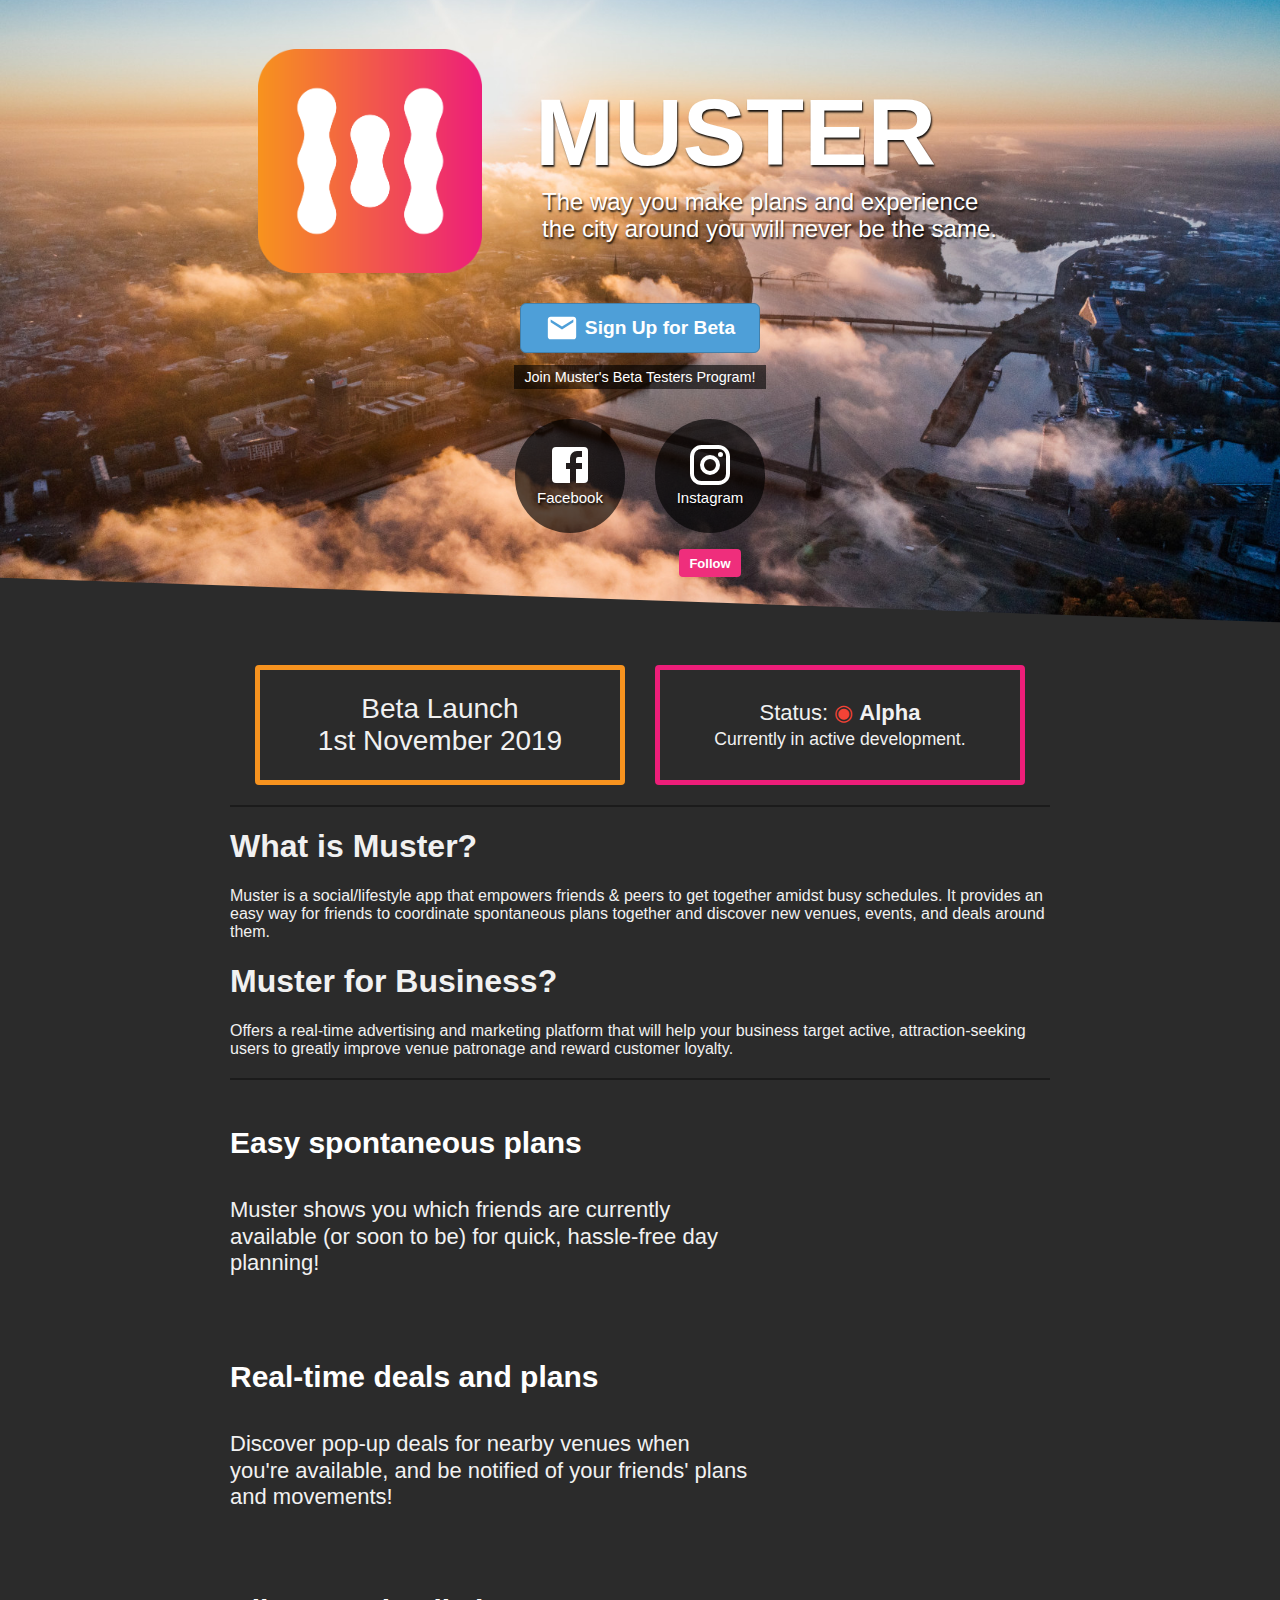
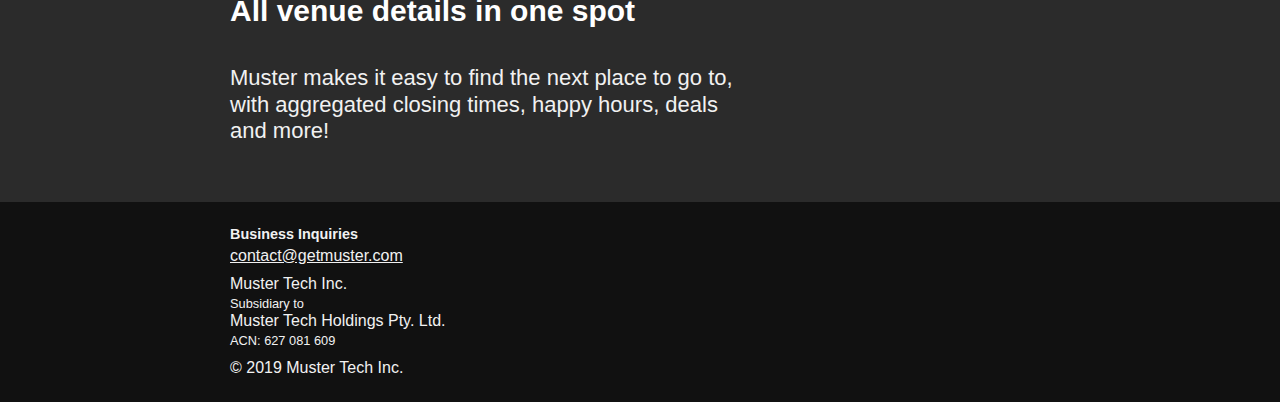
==== index.html @ a4f1a927 "Updates" ====
<!doctype html><html lang="en"><head><meta charset="utf-8"/><meta name="viewport" content="width=device-width,initial-scale=1,maximum-scale=1"><meta name="description" content="Social/lifestyle app that empowers friends & peers to get together amidst busy schedules."/><link rel="shortcut icon" href="/favicon.ico"/><link rel="apple-touch-icon" sizes="57x57" href="/apple-icon-57x57.png"><link rel="apple-touch-icon" sizes="60x60" href="/apple-icon-60x60.png"><link rel="apple-touch-icon" sizes="72x72" href="/apple-icon-72x72.png"><link rel="apple-touch-icon" sizes="76x76" href="/apple-icon-76x76.png"><link rel="apple-touch-icon" sizes="114x114" href="/apple-icon-114x114.png"><link rel="apple-touch-icon" sizes="120x120" href="/apple-icon-120x120.png"><link rel="apple-touch-icon" sizes="144x144" href="/apple-icon-144x144.png"><link rel="apple-touch-icon" sizes="152x152" href="/apple-icon-152x152.png"><link rel="apple-touch-icon" sizes="180x180" href="/apple-icon-180x180.png"><link rel="icon" type="image/png" sizes="192x192" href="/android-icon-192x192.png"><link rel="icon" type="image/png" sizes="32x32" href="/favicon-32x32.png"><link rel="icon" type="image/png" sizes="96x96" href="/favicon-96x96.png"><link rel="icon" type="image/png" sizes="16x16" href="/favicon-16x16.png"><meta name="theme-color" content="#000000"/><meta name="msapplication-TileColor" content="#000000"><meta name="msapplication-TileImage" content="/ms-icon-144x144.png"><link rel="manifest" href="/manifest.json"/><title>Muster</title><link href="/static/css/main.c0689cdd.chunk.css" rel="stylesheet"></head><body><noscript>You need to enable JavaScript to run this app.</noscript><div id="root"></div><script></script><script async src="https://www.googletagmanager.com/gtag/js?id=UA-149163379-1"></script><script>function gtag(){dataLayer.push(arguments)}window.dataLayer=window.dataLayer||[],gtag("js",new Date),gtag("config","UA-149163379-1")</script><script>!function(e,t,n,c,o,a,f){e.fbq||(o=e.fbq=function(){o.callMethod?o.callMethod.apply(o,arguments):o.queue.push(arguments)},e._fbq||(e._fbq=o),(o.push=o).loaded=!0,o.version="2.0",o.queue=[],(a=t.createElement(n)).async=!0,a.src="https://connect.facebook.net/en_US/fbevents.js",(f=t.getElementsByTagName(n)[0]).parentNode.insertBefore(a,f))}(window,document,"script"),fbq("init","2473951712838371"),fbq("track","PageView")</script><noscript><img height="1" width="1" style="display:none" src="https://www.facebook.com/tr?id=2473951712838371&ev=PageView&noscript=1"/></noscript><script>!function(f){function e(e){for(var r,t,n=e[0],o=e[1],u=e[2],i=0,l=[];i<n.length;i++)t=n[i],Object.prototype.hasOwnProperty.call(p,t)&&p[t]&&l.push(p[t][0]),p[t]=0;for(r in o)Object.prototype.hasOwnProperty.call(o,r)&&(f[r]=o[r]);for(s&&s(e);l.length;)l.shift()();return c.push.apply(c,u||[]),a()}function a(){for(var e,r=0;r<c.length;r++){for(var t=c[r],n=!0,o=1;o<t.length;o++){var u=t[o];0!==p[u]&&(n=!1)}n&&(c.splice(r--,1),e=i(i.s=t[0]))}return e}var t={},p={1:0},c=[];function i(e){if(t[e])return t[e].exports;var r=t[e]={i:e,l:!1,exports:{}};return f[e].call(r.exports,r,r.exports,i),r.l=!0,r.exports}i.m=f,i.c=t,i.d=function(e,r,t){i.o(e,r)||Object.defineProperty(e,r,{enumerable:!0,get:t})},i.r=function(e){"undefined"!=typeof Symbol&&Symbol.toStringTag&&Object.defineProperty(e,Symbol.toStringTag,{value:"Module"}),Object.defineProperty(e,"__esModule",{value:!0})},i.t=function(r,e){if(1&e&&(r=i(r)),8&e)return r;if(4&e&&"object"==typeof r&&r&&r.__esModule)return r;var t=Object.create(null);if(i.r(t),Object.defineProperty(t,"default",{enumerable:!0,value:r}),2&e&&"string"!=typeof r)for(var n in r)i.d(t,n,function(e){return r[e]}.bind(null,n));return t},i.n=function(e){var r=e&&e.__esModule?function(){return e.default}:function(){return e};return i.d(r,"a",r),r},i.o=function(e,r){return Object.prototype.hasOwnProperty.call(e,r)},i.p="/";var r=window["webpackJsonpmuster-website"]=window["webpackJsonpmuster-website"]||[],n=r.push.bind(r);r.push=e,r=r.slice();for(var o=0;o<r.length;o++)e(r[o]);var s=n;a()}([])</script><script src="/static/js/2.a28f6c94.chunk.js"></script><script src="/static/js/main.4206de8b.chunk.js"></script></body></html>
---- static/css/main.c0689cdd.chunk.css ----
/*! normalize.css v9.0.1 | MIT License | github.com/csstools/normalize.css */html{line-height:1.15;-ms-text-size-adjust:100%;-webkit-text-size-adjust:100%}h1{font-size:2em;margin:.67em 0}hr{box-sizing:content-box;height:0;overflow:visible}main{display:block}pre{font-family:monospace,monospace;font-size:1em}abbr[title]{text-decoration:underline;text-decoration:underline dotted}b,strong{font-weight:bolder}code,kbd,samp{font-family:monospace,monospace;font-size:1em}small{font-size:80%}svg:not(:root){overflow:hidden}button,input,select{margin:0}button{overflow:visible;text-transform:none}[type=button],[type=reset],[type=submit],button{-webkit-appearance:button}fieldset{padding:.35em .75em .625em}input{overflow:visible}legend{box-sizing:border-box;color:inherit;display:table;max-width:100%;white-space:normal}progress{display:inline-block;vertical-align:baseline}select{text-transform:none}textarea{margin:0;overflow:auto}[type=search]{-webkit-appearance:textfield;outline-offset:-2px}::-webkit-inner-spin-button,::-webkit-outer-spin-button{height:auto}::-webkit-input-placeholder{color:inherit;opacity:.54}::-webkit-search-decoration{-webkit-appearance:none}::-webkit-file-upload-button{-webkit-appearance:button;font:inherit}::-moz-focus-inner{border-style:none;padding:0}:-moz-focusring{outline:1px dotted ButtonText}details,dialog{display:block}dialog{background-color:#fff;border:solid;color:#000;height:-moz-fit-content;height:-webkit-fit-content;height:fit-content;left:0;margin:auto;padding:1em;position:absolute;right:0;width:-moz-fit-content;width:-webkit-fit-content;width:fit-content}dialog:not([open]){display:none}summary{display:list-item}template{display:none}body{margin:0;font-family:-apple-system,BlinkMacSystemFont,Segoe UI,Roboto,Oxygen,Ubuntu,Cantarell,Fira Sans,Droid Sans,Helvetica Neue,sans-serif;-webkit-font-smoothing:antialiased;-moz-osx-font-smoothing:grayscale;color:#f1f1f1;background:#2b2b2b}code{font-family:source-code-pro,Menlo,Monaco,Consolas,Courier New,monospace}a{color:#f1f1f1}.ReactModal__Overlay{background-color:rgba(0,0,0,.75)!important}.ReactModal__Content{box-sizing:border-box!important;top:50%!important;left:50%!important;right:auto!important;bottom:auto!important;width:90%!important;max-width:500px!important;max-height:70vh!important;-webkit-transform:translate(-50%,-50%)!important;transform:translate(-50%,-50%)!important;padding:10px!important;border:none!important;background:#fff!important}@media screen and (max-width:899px){.ReactModal__Content{top:0!important;bottom:0!important;left:0!important;right:0!important;width:100%!important;max-width:none!important;max-height:none!important;-webkit-transform:none!important;transform:none!important}}
/*# sourceMappingURL=main.c0689cdd.chunk.css.map */
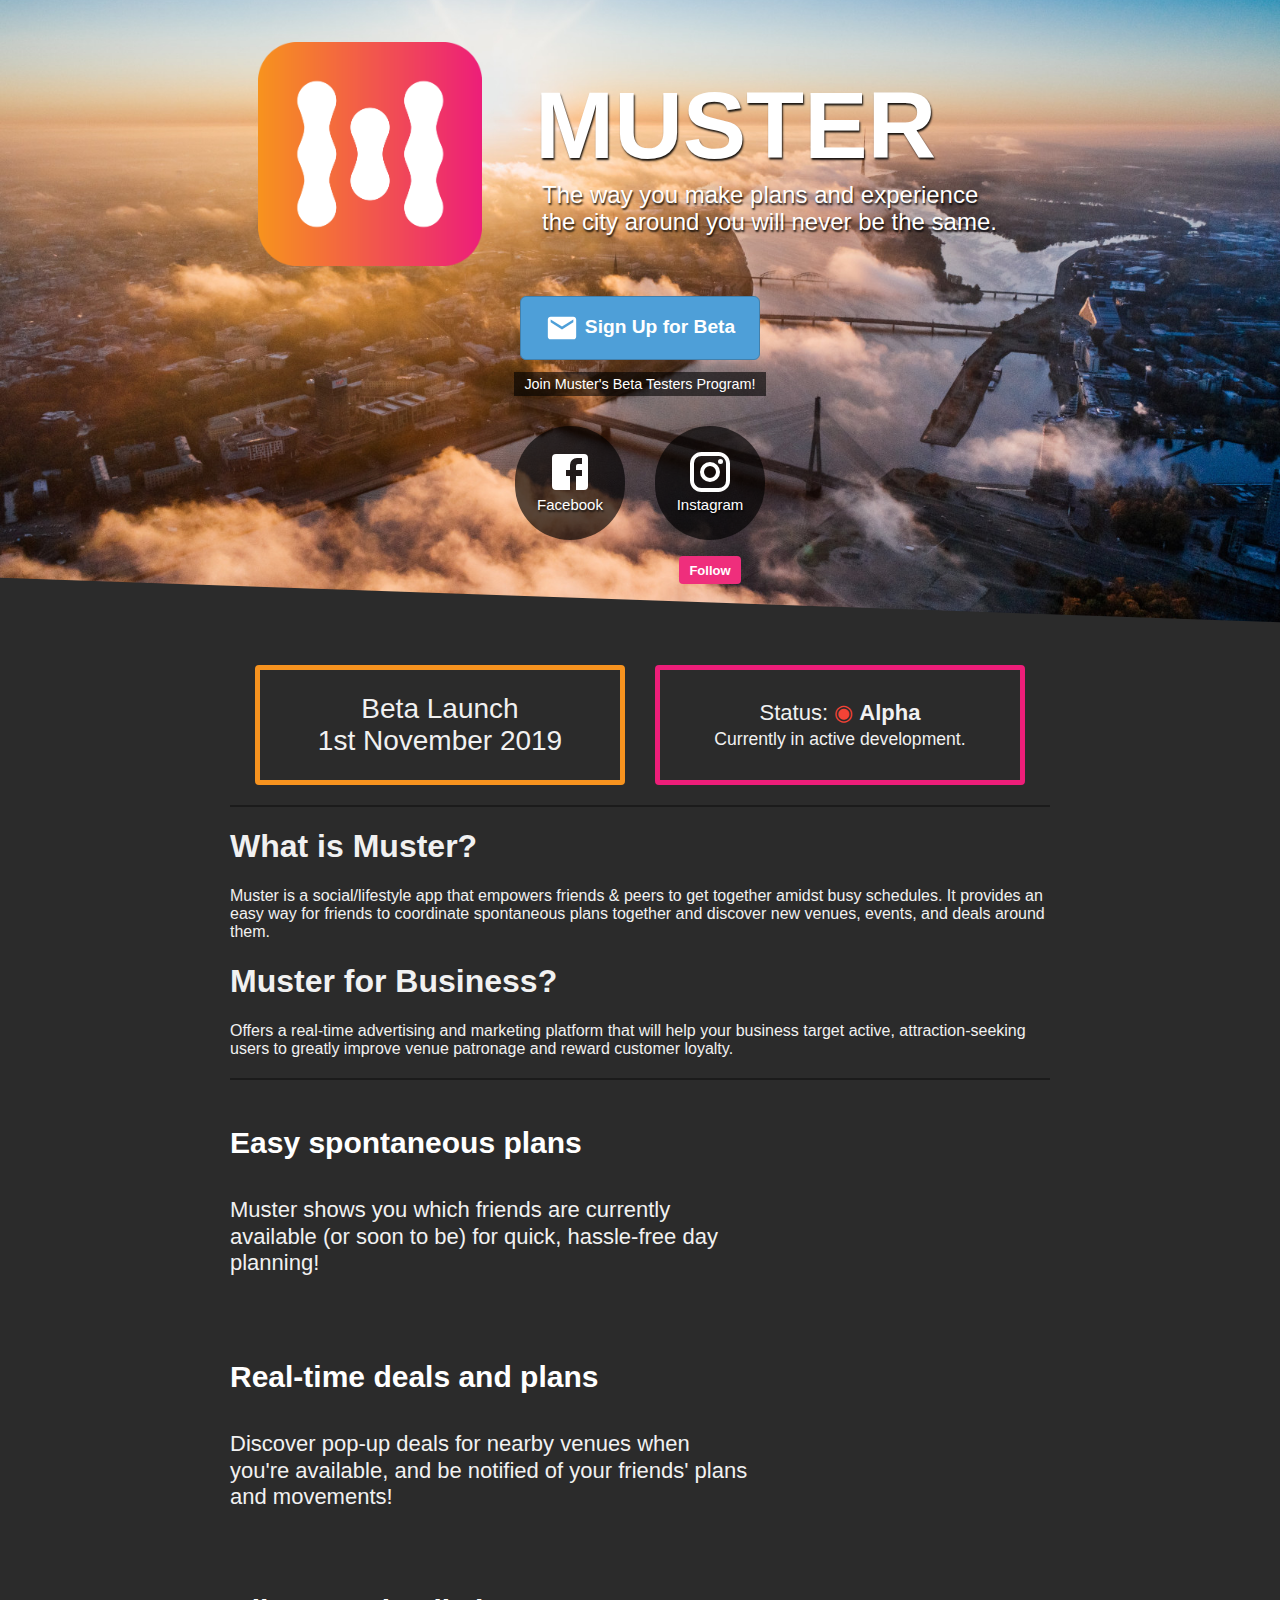
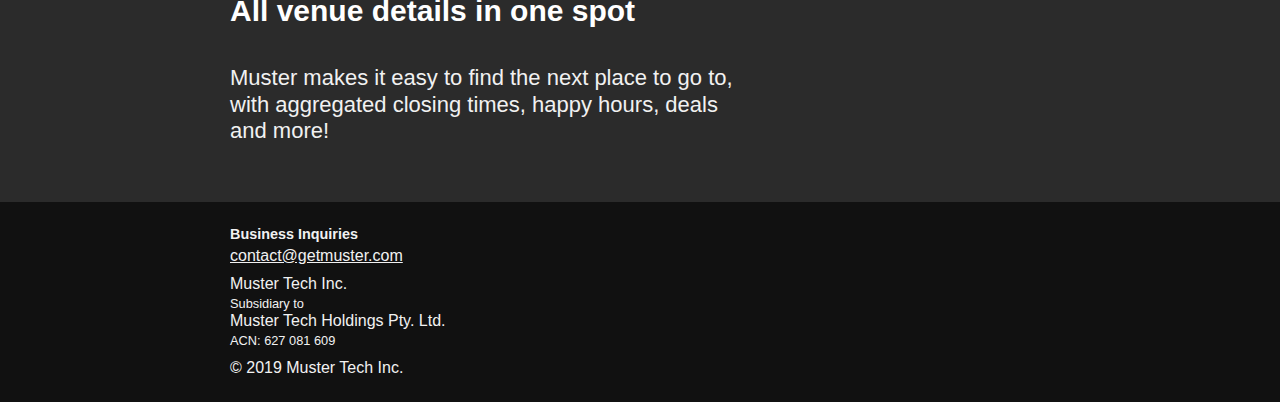
==== commit 82d2dd39: "Updates" ====
--- a/index.html
+++ b/index.html
@@ -1 +1 @@
-<!doctype html><html lang="en"><head><meta charset="utf-8"/><meta name="viewport" content="width=device-width,initial-scale=1,maximum-scale=1"><meta name="description" content="Social/lifestyle app that empowers friends & peers to get together amidst busy schedules."/><link rel="shortcut icon" href="/favicon.ico"/><link rel="apple-touch-icon" sizes="57x57" href="/apple-icon-57x57.png"><link rel="apple-touch-icon" sizes="60x60" href="/apple-icon-60x60.png"><link rel="apple-touch-icon" sizes="72x72" href="/apple-icon-72x72.png"><link rel="apple-touch-icon" sizes="76x76" href="/apple-icon-76x76.png"><link rel="apple-touch-icon" sizes="114x114" href="/apple-icon-114x114.png"><link rel="apple-touch-icon" sizes="120x120" href="/apple-icon-120x120.png"><link rel="apple-touch-icon" sizes="144x144" href="/apple-icon-144x144.png"><link rel="apple-touch-icon" sizes="152x152" href="/apple-icon-152x152.png"><link rel="apple-touch-icon" sizes="180x180" href="/apple-icon-180x180.png"><link rel="icon" type="image/png" sizes="192x192" href="/android-icon-192x192.png"><link rel="icon" type="image/png" sizes="32x32" href="/favicon-32x32.png"><link rel="icon" type="image/png" sizes="96x96" href="/favicon-96x96.png"><link rel="icon" type="image/png" sizes="16x16" href="/favicon-16x16.png"><meta name="theme-color" content="#000000"/><meta name="msapplication-TileColor" content="#000000"><meta name="msapplication-TileImage" content="/ms-icon-144x144.png"><link rel="manifest" href="/manifest.json"/><title>Muster</title><link href="/static/css/main.c0689cdd.chunk.css" rel="stylesheet"></head><body><noscript>You need to enable JavaScript to run this app.</noscript><div id="root"></div><script></script><script async src="https://www.googletagmanager.com/gtag/js?id=UA-149163379-1"></script><script>function gtag(){dataLayer.push(arguments)}window.dataLayer=window.dataLayer||[],gtag("js",new Date),gtag("config","UA-149163379-1")</script><script>!function(e,t,n,c,o,a,f){e.fbq||(o=e.fbq=function(){o.callMethod?o.callMethod.apply(o,arguments):o.queue.push(arguments)},e._fbq||(e._fbq=o),(o.push=o).loaded=!0,o.version="2.0",o.queue=[],(a=t.createElement(n)).async=!0,a.src="https://connect.facebook.net/en_US/fbevents.js",(f=t.getElementsByTagName(n)[0]).parentNode.insertBefore(a,f))}(window,document,"script"),fbq("init","2473951712838371"),fbq("track","PageView")</script><noscript><img height="1" width="1" style="display:none" src="https://www.facebook.com/tr?id=2473951712838371&ev=PageView&noscript=1"/></noscript><script>!function(f){function e(e){for(var r,t,n=e[0],o=e[1],u=e[2],i=0,l=[];i<n.length;i++)t=n[i],Object.prototype.hasOwnProperty.call(p,t)&&p[t]&&l.push(p[t][0]),p[t]=0;for(r in o)Object.prototype.hasOwnProperty.call(o,r)&&(f[r]=o[r]);for(s&&s(e);l.length;)l.shift()();return c.push.apply(c,u||[]),a()}function a(){for(var e,r=0;r<c.length;r++){for(var t=c[r],n=!0,o=1;o<t.length;o++){var u=t[o];0!==p[u]&&(n=!1)}n&&(c.splice(r--,1),e=i(i.s=t[0]))}return e}var t={},p={1:0},c=[];function i(e){if(t[e])return t[e].exports;var r=t[e]={i:e,l:!1,exports:{}};return f[e].call(r.exports,r,r.exports,i),r.l=!0,r.exports}i.m=f,i.c=t,i.d=function(e,r,t){i.o(e,r)||Object.defineProperty(e,r,{enumerable:!0,get:t})},i.r=function(e){"undefined"!=typeof Symbol&&Symbol.toStringTag&&Object.defineProperty(e,Symbol.toStringTag,{value:"Module"}),Object.defineProperty(e,"__esModule",{value:!0})},i.t=function(r,e){if(1&e&&(r=i(r)),8&e)return r;if(4&e&&"object"==typeof r&&r&&r.__esModule)return r;var t=Object.create(null);if(i.r(t),Object.defineProperty(t,"default",{enumerable:!0,value:r}),2&e&&"string"!=typeof r)for(var n in r)i.d(t,n,function(e){return r[e]}.bind(null,n));return t},i.n=function(e){var r=e&&e.__esModule?function(){return e.default}:function(){return e};return i.d(r,"a",r),r},i.o=function(e,r){return Object.prototype.hasOwnProperty.call(e,r)},i.p="/";var r=window["webpackJsonpmuster-website"]=window["webpackJsonpmuster-website"]||[],n=r.push.bind(r);r.push=e,r=r.slice();for(var o=0;o<r.length;o++)e(r[o]);var s=n;a()}([])</script><script src="/static/js/2.a28f6c94.chunk.js"></script><script src="/static/js/main.4206de8b.chunk.js"></script></body></html>+<!doctype html><html lang="en"><head><meta charset="utf-8"/><meta name="viewport" content="width=device-width,initial-scale=1,maximum-scale=1"><meta name="description" content="Social/lifestyle app that empowers friends & peers to get together amidst busy schedules."/><link rel="shortcut icon" href="/favicon.ico"/><link rel="apple-touch-icon" sizes="57x57" href="/apple-icon-57x57.png"><link rel="apple-touch-icon" sizes="60x60" href="/apple-icon-60x60.png"><link rel="apple-touch-icon" sizes="72x72" href="/apple-icon-72x72.png"><link rel="apple-touch-icon" sizes="76x76" href="/apple-icon-76x76.png"><link rel="apple-touch-icon" sizes="114x114" href="/apple-icon-114x114.png"><link rel="apple-touch-icon" sizes="120x120" href="/apple-icon-120x120.png"><link rel="apple-touch-icon" sizes="144x144" href="/apple-icon-144x144.png"><link rel="apple-touch-icon" sizes="152x152" href="/apple-icon-152x152.png"><link rel="apple-touch-icon" sizes="180x180" href="/apple-icon-180x180.png"><link rel="icon" type="image/png" sizes="192x192" href="/android-icon-192x192.png"><link rel="icon" type="image/png" sizes="32x32" href="/favicon-32x32.png"><link rel="icon" type="image/png" sizes="96x96" href="/favicon-96x96.png"><link rel="icon" type="image/png" sizes="16x16" href="/favicon-16x16.png"><meta name="theme-color" content="#000000"/><meta name="msapplication-TileColor" content="#000000"><meta name="msapplication-TileImage" content="/ms-icon-144x144.png"><link rel="manifest" href="/manifest.json"/><title>Muster</title><link href="/static/css/main.c0689cdd.chunk.css" rel="stylesheet"></head><body><noscript>You need to enable JavaScript to run this app.</noscript><div id="root"></div><script></script><script async src="https://www.googletagmanager.com/gtag/js?id=UA-149163379-1"></script><script>function gtag(){dataLayer.push(arguments)}window.dataLayer=window.dataLayer||[],gtag("js",new Date),gtag("config","UA-149163379-1")</script><script>!function(e,t,n,c,o,a,f){e.fbq||(o=e.fbq=function(){o.callMethod?o.callMethod.apply(o,arguments):o.queue.push(arguments)},e._fbq||(e._fbq=o),(o.push=o).loaded=!0,o.version="2.0",o.queue=[],(a=t.createElement(n)).async=!0,a.src="https://connect.facebook.net/en_US/fbevents.js",(f=t.getElementsByTagName(n)[0]).parentNode.insertBefore(a,f))}(window,document,"script"),fbq("init","2473951712838371"),fbq("track","PageView")</script><noscript><img height="1" width="1" style="display:none" src="https://www.facebook.com/tr?id=2473951712838371&ev=PageView&noscript=1"/></noscript><script>!function(f){function e(e){for(var r,t,n=e[0],o=e[1],u=e[2],i=0,l=[];i<n.length;i++)t=n[i],Object.prototype.hasOwnProperty.call(p,t)&&p[t]&&l.push(p[t][0]),p[t]=0;for(r in o)Object.prototype.hasOwnProperty.call(o,r)&&(f[r]=o[r]);for(s&&s(e);l.length;)l.shift()();return c.push.apply(c,u||[]),a()}function a(){for(var e,r=0;r<c.length;r++){for(var t=c[r],n=!0,o=1;o<t.length;o++){var u=t[o];0!==p[u]&&(n=!1)}n&&(c.splice(r--,1),e=i(i.s=t[0]))}return e}var t={},p={1:0},c=[];function i(e){if(t[e])return t[e].exports;var r=t[e]={i:e,l:!1,exports:{}};return f[e].call(r.exports,r,r.exports,i),r.l=!0,r.exports}i.m=f,i.c=t,i.d=function(e,r,t){i.o(e,r)||Object.defineProperty(e,r,{enumerable:!0,get:t})},i.r=function(e){"undefined"!=typeof Symbol&&Symbol.toStringTag&&Object.defineProperty(e,Symbol.toStringTag,{value:"Module"}),Object.defineProperty(e,"__esModule",{value:!0})},i.t=function(r,e){if(1&e&&(r=i(r)),8&e)return r;if(4&e&&"object"==typeof r&&r&&r.__esModule)return r;var t=Object.create(null);if(i.r(t),Object.defineProperty(t,"default",{enumerable:!0,value:r}),2&e&&"string"!=typeof r)for(var n in r)i.d(t,n,function(e){return r[e]}.bind(null,n));return t},i.n=function(e){var r=e&&e.__esModule?function(){return e.default}:function(){return e};return i.d(r,"a",r),r},i.o=function(e,r){return Object.prototype.hasOwnProperty.call(e,r)},i.p="/";var r=window["webpackJsonpmuster-website"]=window["webpackJsonpmuster-website"]||[],n=r.push.bind(r);r.push=e,r=r.slice();for(var o=0;o<r.length;o++)e(r[o]);var s=n;a()}([])</script><script src="/static/js/2.9389efdd.chunk.js"></script><script src="/static/js/main.51891c52.chunk.js"></script></body></html>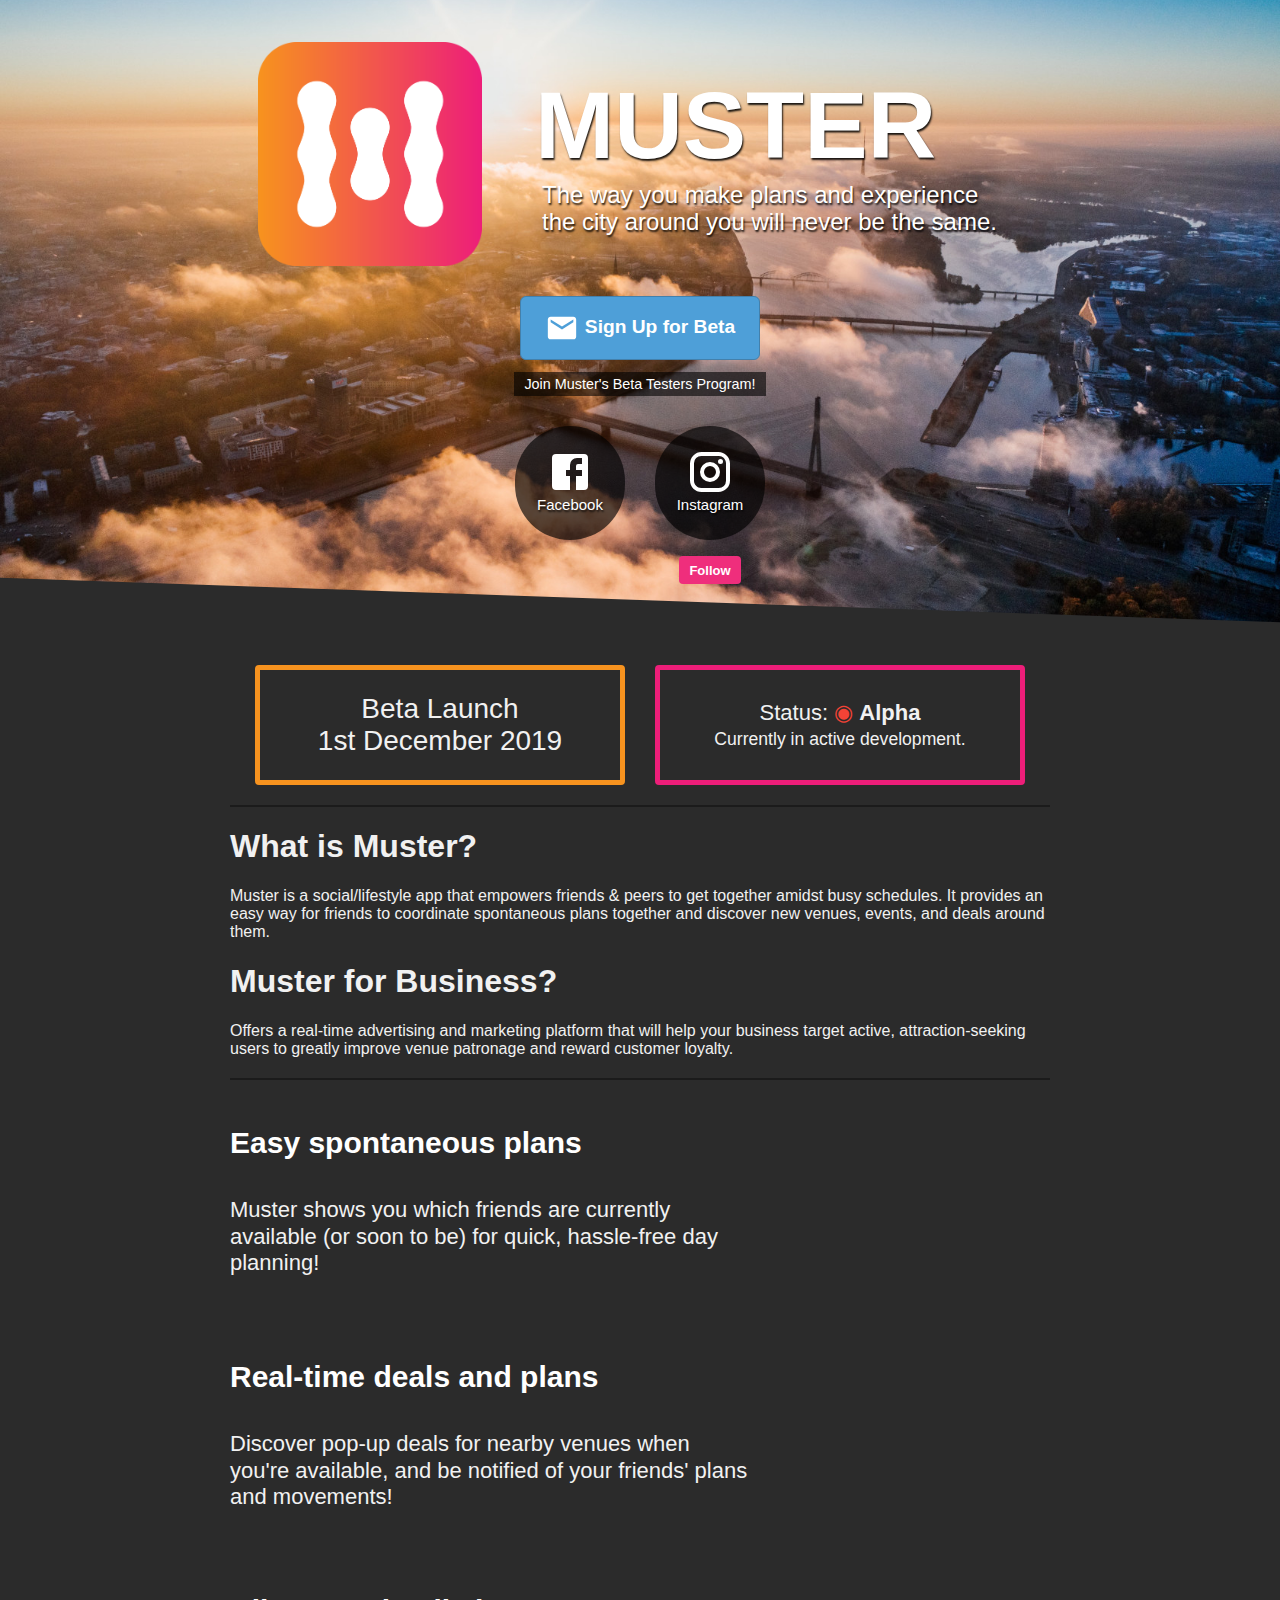
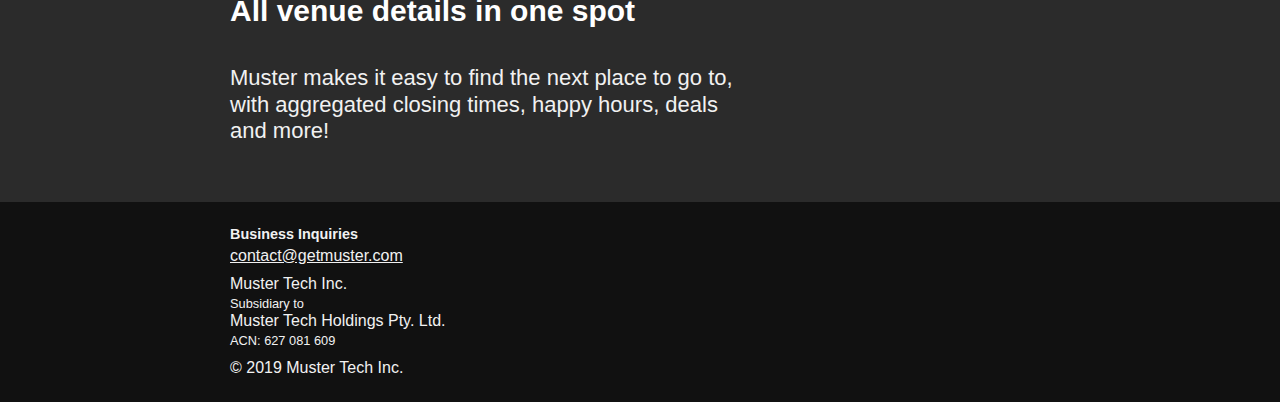
==== commit 6bab67dc: "Updates" ====
--- a/index.html
+++ b/index.html
@@ -1 +1 @@
-<!doctype html><html lang="en"><head><meta charset="utf-8"/><meta name="viewport" content="width=device-width,initial-scale=1,maximum-scale=1"><meta name="description" content="Social/lifestyle app that empowers friends & peers to get together amidst busy schedules."/><link rel="shortcut icon" href="/favicon.ico"/><link rel="apple-touch-icon" sizes="57x57" href="/apple-icon-57x57.png"><link rel="apple-touch-icon" sizes="60x60" href="/apple-icon-60x60.png"><link rel="apple-touch-icon" sizes="72x72" href="/apple-icon-72x72.png"><link rel="apple-touch-icon" sizes="76x76" href="/apple-icon-76x76.png"><link rel="apple-touch-icon" sizes="114x114" href="/apple-icon-114x114.png"><link rel="apple-touch-icon" sizes="120x120" href="/apple-icon-120x120.png"><link rel="apple-touch-icon" sizes="144x144" href="/apple-icon-144x144.png"><link rel="apple-touch-icon" sizes="152x152" href="/apple-icon-152x152.png"><link rel="apple-touch-icon" sizes="180x180" href="/apple-icon-180x180.png"><link rel="icon" type="image/png" sizes="192x192" href="/android-icon-192x192.png"><link rel="icon" type="image/png" sizes="32x32" href="/favicon-32x32.png"><link rel="icon" type="image/png" sizes="96x96" href="/favicon-96x96.png"><link rel="icon" type="image/png" sizes="16x16" href="/favicon-16x16.png"><meta name="theme-color" content="#000000"/><meta name="msapplication-TileColor" content="#000000"><meta name="msapplication-TileImage" content="/ms-icon-144x144.png"><link rel="manifest" href="/manifest.json"/><title>Muster</title><link href="/static/css/main.c0689cdd.chunk.css" rel="stylesheet"></head><body><noscript>You need to enable JavaScript to run this app.</noscript><div id="root"></div><script></script><script async src="https://www.googletagmanager.com/gtag/js?id=UA-149163379-1"></script><script>function gtag(){dataLayer.push(arguments)}window.dataLayer=window.dataLayer||[],gtag("js",new Date),gtag("config","UA-149163379-1")</script><script>!function(e,t,n,c,o,a,f){e.fbq||(o=e.fbq=function(){o.callMethod?o.callMethod.apply(o,arguments):o.queue.push(arguments)},e._fbq||(e._fbq=o),(o.push=o).loaded=!0,o.version="2.0",o.queue=[],(a=t.createElement(n)).async=!0,a.src="https://connect.facebook.net/en_US/fbevents.js",(f=t.getElementsByTagName(n)[0]).parentNode.insertBefore(a,f))}(window,document,"script"),fbq("init","2473951712838371"),fbq("track","PageView")</script><noscript><img height="1" width="1" style="display:none" src="https://www.facebook.com/tr?id=2473951712838371&ev=PageView&noscript=1"/></noscript><script>!function(f){function e(e){for(var r,t,n=e[0],o=e[1],u=e[2],i=0,l=[];i<n.length;i++)t=n[i],Object.prototype.hasOwnProperty.call(p,t)&&p[t]&&l.push(p[t][0]),p[t]=0;for(r in o)Object.prototype.hasOwnProperty.call(o,r)&&(f[r]=o[r]);for(s&&s(e);l.length;)l.shift()();return c.push.apply(c,u||[]),a()}function a(){for(var e,r=0;r<c.length;r++){for(var t=c[r],n=!0,o=1;o<t.length;o++){var u=t[o];0!==p[u]&&(n=!1)}n&&(c.splice(r--,1),e=i(i.s=t[0]))}return e}var t={},p={1:0},c=[];function i(e){if(t[e])return t[e].exports;var r=t[e]={i:e,l:!1,exports:{}};return f[e].call(r.exports,r,r.exports,i),r.l=!0,r.exports}i.m=f,i.c=t,i.d=function(e,r,t){i.o(e,r)||Object.defineProperty(e,r,{enumerable:!0,get:t})},i.r=function(e){"undefined"!=typeof Symbol&&Symbol.toStringTag&&Object.defineProperty(e,Symbol.toStringTag,{value:"Module"}),Object.defineProperty(e,"__esModule",{value:!0})},i.t=function(r,e){if(1&e&&(r=i(r)),8&e)return r;if(4&e&&"object"==typeof r&&r&&r.__esModule)return r;var t=Object.create(null);if(i.r(t),Object.defineProperty(t,"default",{enumerable:!0,value:r}),2&e&&"string"!=typeof r)for(var n in r)i.d(t,n,function(e){return r[e]}.bind(null,n));return t},i.n=function(e){var r=e&&e.__esModule?function(){return e.default}:function(){return e};return i.d(r,"a",r),r},i.o=function(e,r){return Object.prototype.hasOwnProperty.call(e,r)},i.p="/";var r=window["webpackJsonpmuster-website"]=window["webpackJsonpmuster-website"]||[],n=r.push.bind(r);r.push=e,r=r.slice();for(var o=0;o<r.length;o++)e(r[o]);var s=n;a()}([])</script><script src="/static/js/2.9389efdd.chunk.js"></script><script src="/static/js/main.51891c52.chunk.js"></script></body></html>+<!doctype html><html lang="en"><head><meta charset="utf-8"/><meta name="viewport" content="width=device-width,initial-scale=1,maximum-scale=1"><meta name="description" content="Social/lifestyle app that empowers friends & peers to get together amidst busy schedules."/><link rel="shortcut icon" href="/favicon.ico"/><link rel="apple-touch-icon" sizes="57x57" href="/apple-icon-57x57.png"><link rel="apple-touch-icon" sizes="60x60" href="/apple-icon-60x60.png"><link rel="apple-touch-icon" sizes="72x72" href="/apple-icon-72x72.png"><link rel="apple-touch-icon" sizes="76x76" href="/apple-icon-76x76.png"><link rel="apple-touch-icon" sizes="114x114" href="/apple-icon-114x114.png"><link rel="apple-touch-icon" sizes="120x120" href="/apple-icon-120x120.png"><link rel="apple-touch-icon" sizes="144x144" href="/apple-icon-144x144.png"><link rel="apple-touch-icon" sizes="152x152" href="/apple-icon-152x152.png"><link rel="apple-touch-icon" sizes="180x180" href="/apple-icon-180x180.png"><link rel="icon" type="image/png" sizes="192x192" href="/android-icon-192x192.png"><link rel="icon" type="image/png" sizes="32x32" href="/favicon-32x32.png"><link rel="icon" type="image/png" sizes="96x96" href="/favicon-96x96.png"><link rel="icon" type="image/png" sizes="16x16" href="/favicon-16x16.png"><meta name="theme-color" content="#000000"/><meta name="msapplication-TileColor" content="#000000"><meta name="msapplication-TileImage" content="/ms-icon-144x144.png"><link rel="manifest" href="/manifest.json"/><title>Muster</title><link href="/static/css/main.c0689cdd.chunk.css" rel="stylesheet"></head><body><noscript>You need to enable JavaScript to run this app.</noscript><div id="root"></div><script></script><script async src="https://www.googletagmanager.com/gtag/js?id=UA-149163379-1"></script><script>function gtag(){dataLayer.push(arguments)}window.dataLayer=window.dataLayer||[],gtag("js",new Date),gtag("config","UA-149163379-1")</script><script>!function(e,t,n,c,o,a,f){e.fbq||(o=e.fbq=function(){o.callMethod?o.callMethod.apply(o,arguments):o.queue.push(arguments)},e._fbq||(e._fbq=o),(o.push=o).loaded=!0,o.version="2.0",o.queue=[],(a=t.createElement(n)).async=!0,a.src="https://connect.facebook.net/en_US/fbevents.js",(f=t.getElementsByTagName(n)[0]).parentNode.insertBefore(a,f))}(window,document,"script"),fbq("init","2473951712838371"),fbq("track","PageView")</script><noscript><img height="1" width="1" style="display:none" src="https://www.facebook.com/tr?id=2473951712838371&ev=PageView&noscript=1"/></noscript><script>!function(f){function e(e){for(var r,t,n=e[0],o=e[1],u=e[2],i=0,l=[];i<n.length;i++)t=n[i],Object.prototype.hasOwnProperty.call(p,t)&&p[t]&&l.push(p[t][0]),p[t]=0;for(r in o)Object.prototype.hasOwnProperty.call(o,r)&&(f[r]=o[r]);for(s&&s(e);l.length;)l.shift()();return c.push.apply(c,u||[]),a()}function a(){for(var e,r=0;r<c.length;r++){for(var t=c[r],n=!0,o=1;o<t.length;o++){var u=t[o];0!==p[u]&&(n=!1)}n&&(c.splice(r--,1),e=i(i.s=t[0]))}return e}var t={},p={1:0},c=[];function i(e){if(t[e])return t[e].exports;var r=t[e]={i:e,l:!1,exports:{}};return f[e].call(r.exports,r,r.exports,i),r.l=!0,r.exports}i.m=f,i.c=t,i.d=function(e,r,t){i.o(e,r)||Object.defineProperty(e,r,{enumerable:!0,get:t})},i.r=function(e){"undefined"!=typeof Symbol&&Symbol.toStringTag&&Object.defineProperty(e,Symbol.toStringTag,{value:"Module"}),Object.defineProperty(e,"__esModule",{value:!0})},i.t=function(r,e){if(1&e&&(r=i(r)),8&e)return r;if(4&e&&"object"==typeof r&&r&&r.__esModule)return r;var t=Object.create(null);if(i.r(t),Object.defineProperty(t,"default",{enumerable:!0,value:r}),2&e&&"string"!=typeof r)for(var n in r)i.d(t,n,function(e){return r[e]}.bind(null,n));return t},i.n=function(e){var r=e&&e.__esModule?function(){return e.default}:function(){return e};return i.d(r,"a",r),r},i.o=function(e,r){return Object.prototype.hasOwnProperty.call(e,r)},i.p="/";var r=window["webpackJsonpmuster-website"]=window["webpackJsonpmuster-website"]||[],n=r.push.bind(r);r.push=e,r=r.slice();for(var o=0;o<r.length;o++)e(r[o]);var s=n;a()}([])</script><script src="/static/js/2.9389efdd.chunk.js"></script><script src="/static/js/main.688b4262.chunk.js"></script></body></html>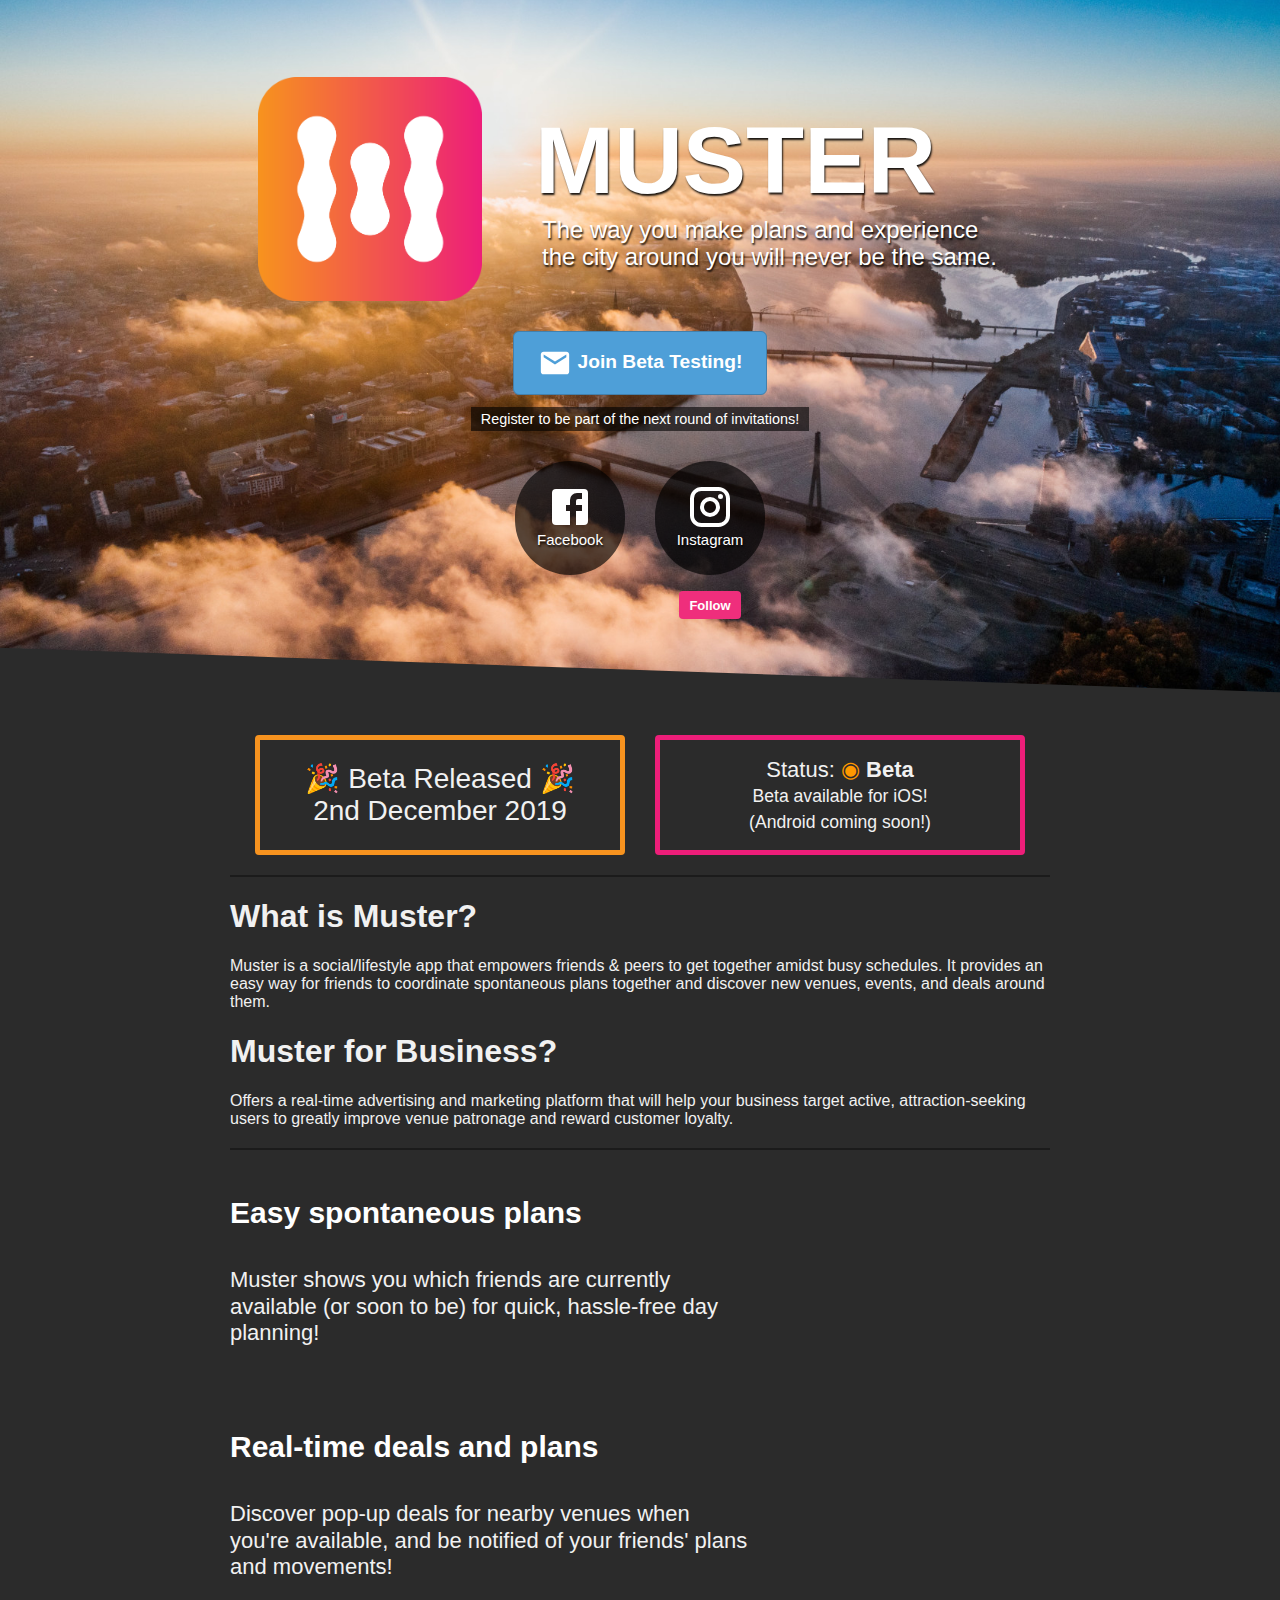
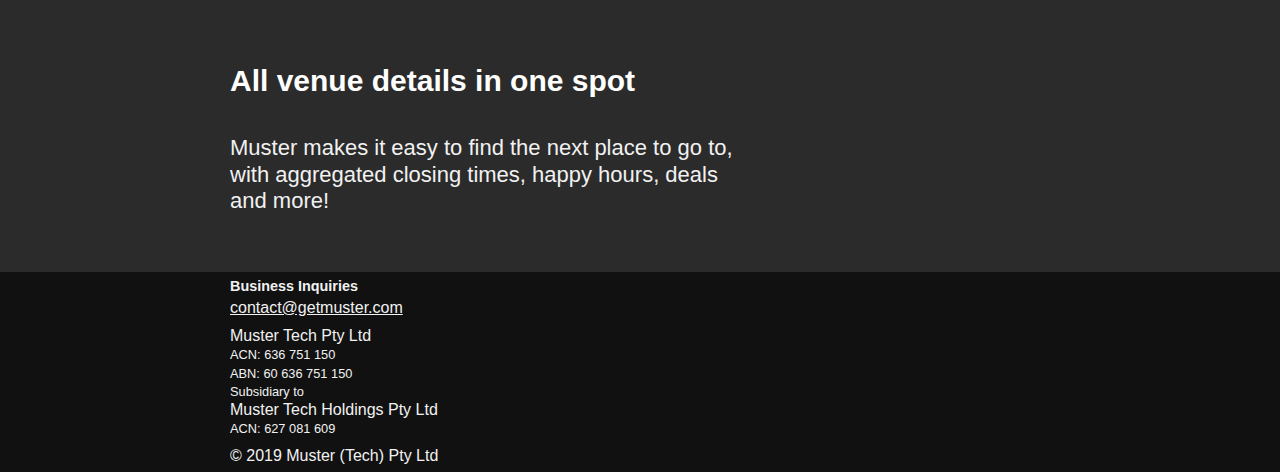
==== commit 2bb947be: "Updates" ====
--- a/index.html
+++ b/index.html
@@ -1 +1 @@
-<!doctype html><html lang="en"><head><meta charset="utf-8"/><meta name="viewport" content="width=device-width,initial-scale=1,maximum-scale=1"><meta name="description" content="Social/lifestyle app that empowers friends & peers to get together amidst busy schedules."/><link rel="shortcut icon" href="/favicon.ico"/><link rel="apple-touch-icon" sizes="57x57" href="/apple-icon-57x57.png"><link rel="apple-touch-icon" sizes="60x60" href="/apple-icon-60x60.png"><link rel="apple-touch-icon" sizes="72x72" href="/apple-icon-72x72.png"><link rel="apple-touch-icon" sizes="76x76" href="/apple-icon-76x76.png"><link rel="apple-touch-icon" sizes="114x114" href="/apple-icon-114x114.png"><link rel="apple-touch-icon" sizes="120x120" href="/apple-icon-120x120.png"><link rel="apple-touch-icon" sizes="144x144" href="/apple-icon-144x144.png"><link rel="apple-touch-icon" sizes="152x152" href="/apple-icon-152x152.png"><link rel="apple-touch-icon" sizes="180x180" href="/apple-icon-180x180.png"><link rel="icon" type="image/png" sizes="192x192" href="/android-icon-192x192.png"><link rel="icon" type="image/png" sizes="32x32" href="/favicon-32x32.png"><link rel="icon" type="image/png" sizes="96x96" href="/favicon-96x96.png"><link rel="icon" type="image/png" sizes="16x16" href="/favicon-16x16.png"><meta name="theme-color" content="#000000"/><meta name="msapplication-TileColor" content="#000000"><meta name="msapplication-TileImage" content="/ms-icon-144x144.png"><link rel="manifest" href="/manifest.json"/><title>Muster</title><link href="/static/css/main.c0689cdd.chunk.css" rel="stylesheet"></head><body><noscript>You need to enable JavaScript to run this app.</noscript><div id="root"></div><script></script><script async src="https://www.googletagmanager.com/gtag/js?id=UA-149163379-1"></script><script>function gtag(){dataLayer.push(arguments)}window.dataLayer=window.dataLayer||[],gtag("js",new Date),gtag("config","UA-149163379-1")</script><script>!function(e,t,n,c,o,a,f){e.fbq||(o=e.fbq=function(){o.callMethod?o.callMethod.apply(o,arguments):o.queue.push(arguments)},e._fbq||(e._fbq=o),(o.push=o).loaded=!0,o.version="2.0",o.queue=[],(a=t.createElement(n)).async=!0,a.src="https://connect.facebook.net/en_US/fbevents.js",(f=t.getElementsByTagName(n)[0]).parentNode.insertBefore(a,f))}(window,document,"script"),fbq("init","2473951712838371"),fbq("track","PageView")</script><noscript><img height="1" width="1" style="display:none" src="https://www.facebook.com/tr?id=2473951712838371&ev=PageView&noscript=1"/></noscript><script>!function(f){function e(e){for(var r,t,n=e[0],o=e[1],u=e[2],i=0,l=[];i<n.length;i++)t=n[i],Object.prototype.hasOwnProperty.call(p,t)&&p[t]&&l.push(p[t][0]),p[t]=0;for(r in o)Object.prototype.hasOwnProperty.call(o,r)&&(f[r]=o[r]);for(s&&s(e);l.length;)l.shift()();return c.push.apply(c,u||[]),a()}function a(){for(var e,r=0;r<c.length;r++){for(var t=c[r],n=!0,o=1;o<t.length;o++){var u=t[o];0!==p[u]&&(n=!1)}n&&(c.splice(r--,1),e=i(i.s=t[0]))}return e}var t={},p={1:0},c=[];function i(e){if(t[e])return t[e].exports;var r=t[e]={i:e,l:!1,exports:{}};return f[e].call(r.exports,r,r.exports,i),r.l=!0,r.exports}i.m=f,i.c=t,i.d=function(e,r,t){i.o(e,r)||Object.defineProperty(e,r,{enumerable:!0,get:t})},i.r=function(e){"undefined"!=typeof Symbol&&Symbol.toStringTag&&Object.defineProperty(e,Symbol.toStringTag,{value:"Module"}),Object.defineProperty(e,"__esModule",{value:!0})},i.t=function(r,e){if(1&e&&(r=i(r)),8&e)return r;if(4&e&&"object"==typeof r&&r&&r.__esModule)return r;var t=Object.create(null);if(i.r(t),Object.defineProperty(t,"default",{enumerable:!0,value:r}),2&e&&"string"!=typeof r)for(var n in r)i.d(t,n,function(e){return r[e]}.bind(null,n));return t},i.n=function(e){var r=e&&e.__esModule?function(){return e.default}:function(){return e};return i.d(r,"a",r),r},i.o=function(e,r){return Object.prototype.hasOwnProperty.call(e,r)},i.p="/";var r=window["webpackJsonpmuster-website"]=window["webpackJsonpmuster-website"]||[],n=r.push.bind(r);r.push=e,r=r.slice();for(var o=0;o<r.length;o++)e(r[o]);var s=n;a()}([])</script><script src="/static/js/2.9389efdd.chunk.js"></script><script src="/static/js/main.688b4262.chunk.js"></script></body></html>+<!doctype html><html lang="en"><head><meta charset="utf-8"/><meta name="viewport" content="width=device-width,initial-scale=1,maximum-scale=1"><meta name="description" content="Social/lifestyle app that empowers friends & peers to get together amidst busy schedules."/><link rel="shortcut icon" href="/favicon.ico"/><link rel="apple-touch-icon" sizes="57x57" href="/apple-icon-57x57.png"><link rel="apple-touch-icon" sizes="60x60" href="/apple-icon-60x60.png"><link rel="apple-touch-icon" sizes="72x72" href="/apple-icon-72x72.png"><link rel="apple-touch-icon" sizes="76x76" href="/apple-icon-76x76.png"><link rel="apple-touch-icon" sizes="114x114" href="/apple-icon-114x114.png"><link rel="apple-touch-icon" sizes="120x120" href="/apple-icon-120x120.png"><link rel="apple-touch-icon" sizes="144x144" href="/apple-icon-144x144.png"><link rel="apple-touch-icon" sizes="152x152" href="/apple-icon-152x152.png"><link rel="apple-touch-icon" sizes="180x180" href="/apple-icon-180x180.png"><link rel="icon" type="image/png" sizes="192x192" href="/android-icon-192x192.png"><link rel="icon" type="image/png" sizes="32x32" href="/favicon-32x32.png"><link rel="icon" type="image/png" sizes="96x96" href="/favicon-96x96.png"><link rel="icon" type="image/png" sizes="16x16" href="/favicon-16x16.png"><meta name="theme-color" content="#000000"/><meta name="msapplication-TileColor" content="#000000"><meta name="msapplication-TileImage" content="/ms-icon-144x144.png"><link rel="manifest" href="/manifest.json"/><title>Muster</title><link href="/static/css/main.c0689cdd.chunk.css" rel="stylesheet"></head><body><noscript>You need to enable JavaScript to run this app.</noscript><div id="root"></div><script></script><script async src="https://www.googletagmanager.com/gtag/js?id=UA-149163379-1"></script><script>function gtag(){dataLayer.push(arguments)}window.dataLayer=window.dataLayer||[],gtag("js",new Date),gtag("config","UA-149163379-1")</script><script>!function(e,t,n,c,o,a,f){e.fbq||(o=e.fbq=function(){o.callMethod?o.callMethod.apply(o,arguments):o.queue.push(arguments)},e._fbq||(e._fbq=o),(o.push=o).loaded=!0,o.version="2.0",o.queue=[],(a=t.createElement(n)).async=!0,a.src="https://connect.facebook.net/en_US/fbevents.js",(f=t.getElementsByTagName(n)[0]).parentNode.insertBefore(a,f))}(window,document,"script"),fbq("init","2473951712838371"),fbq("track","PageView")</script><noscript><img height="1" width="1" style="display:none" src="https://www.facebook.com/tr?id=2473951712838371&ev=PageView&noscript=1"/></noscript><script>!function(f){function e(e){for(var r,t,n=e[0],o=e[1],u=e[2],i=0,l=[];i<n.length;i++)t=n[i],Object.prototype.hasOwnProperty.call(p,t)&&p[t]&&l.push(p[t][0]),p[t]=0;for(r in o)Object.prototype.hasOwnProperty.call(o,r)&&(f[r]=o[r]);for(s&&s(e);l.length;)l.shift()();return c.push.apply(c,u||[]),a()}function a(){for(var e,r=0;r<c.length;r++){for(var t=c[r],n=!0,o=1;o<t.length;o++){var u=t[o];0!==p[u]&&(n=!1)}n&&(c.splice(r--,1),e=i(i.s=t[0]))}return e}var t={},p={1:0},c=[];function i(e){if(t[e])return t[e].exports;var r=t[e]={i:e,l:!1,exports:{}};return f[e].call(r.exports,r,r.exports,i),r.l=!0,r.exports}i.m=f,i.c=t,i.d=function(e,r,t){i.o(e,r)||Object.defineProperty(e,r,{enumerable:!0,get:t})},i.r=function(e){"undefined"!=typeof Symbol&&Symbol.toStringTag&&Object.defineProperty(e,Symbol.toStringTag,{value:"Module"}),Object.defineProperty(e,"__esModule",{value:!0})},i.t=function(r,e){if(1&e&&(r=i(r)),8&e)return r;if(4&e&&"object"==typeof r&&r&&r.__esModule)return r;var t=Object.create(null);if(i.r(t),Object.defineProperty(t,"default",{enumerable:!0,value:r}),2&e&&"string"!=typeof r)for(var n in r)i.d(t,n,function(e){return r[e]}.bind(null,n));return t},i.n=function(e){var r=e&&e.__esModule?function(){return e.default}:function(){return e};return i.d(r,"a",r),r},i.o=function(e,r){return Object.prototype.hasOwnProperty.call(e,r)},i.p="/";var r=window["webpackJsonpmuster-website"]=window["webpackJsonpmuster-website"]||[],n=r.push.bind(r);r.push=e,r=r.slice();for(var o=0;o<r.length;o++)e(r[o]);var s=n;a()}([])</script><script src="/static/js/2.9389efdd.chunk.js"></script><script src="/static/js/main.43b0dc3c.chunk.js"></script></body></html>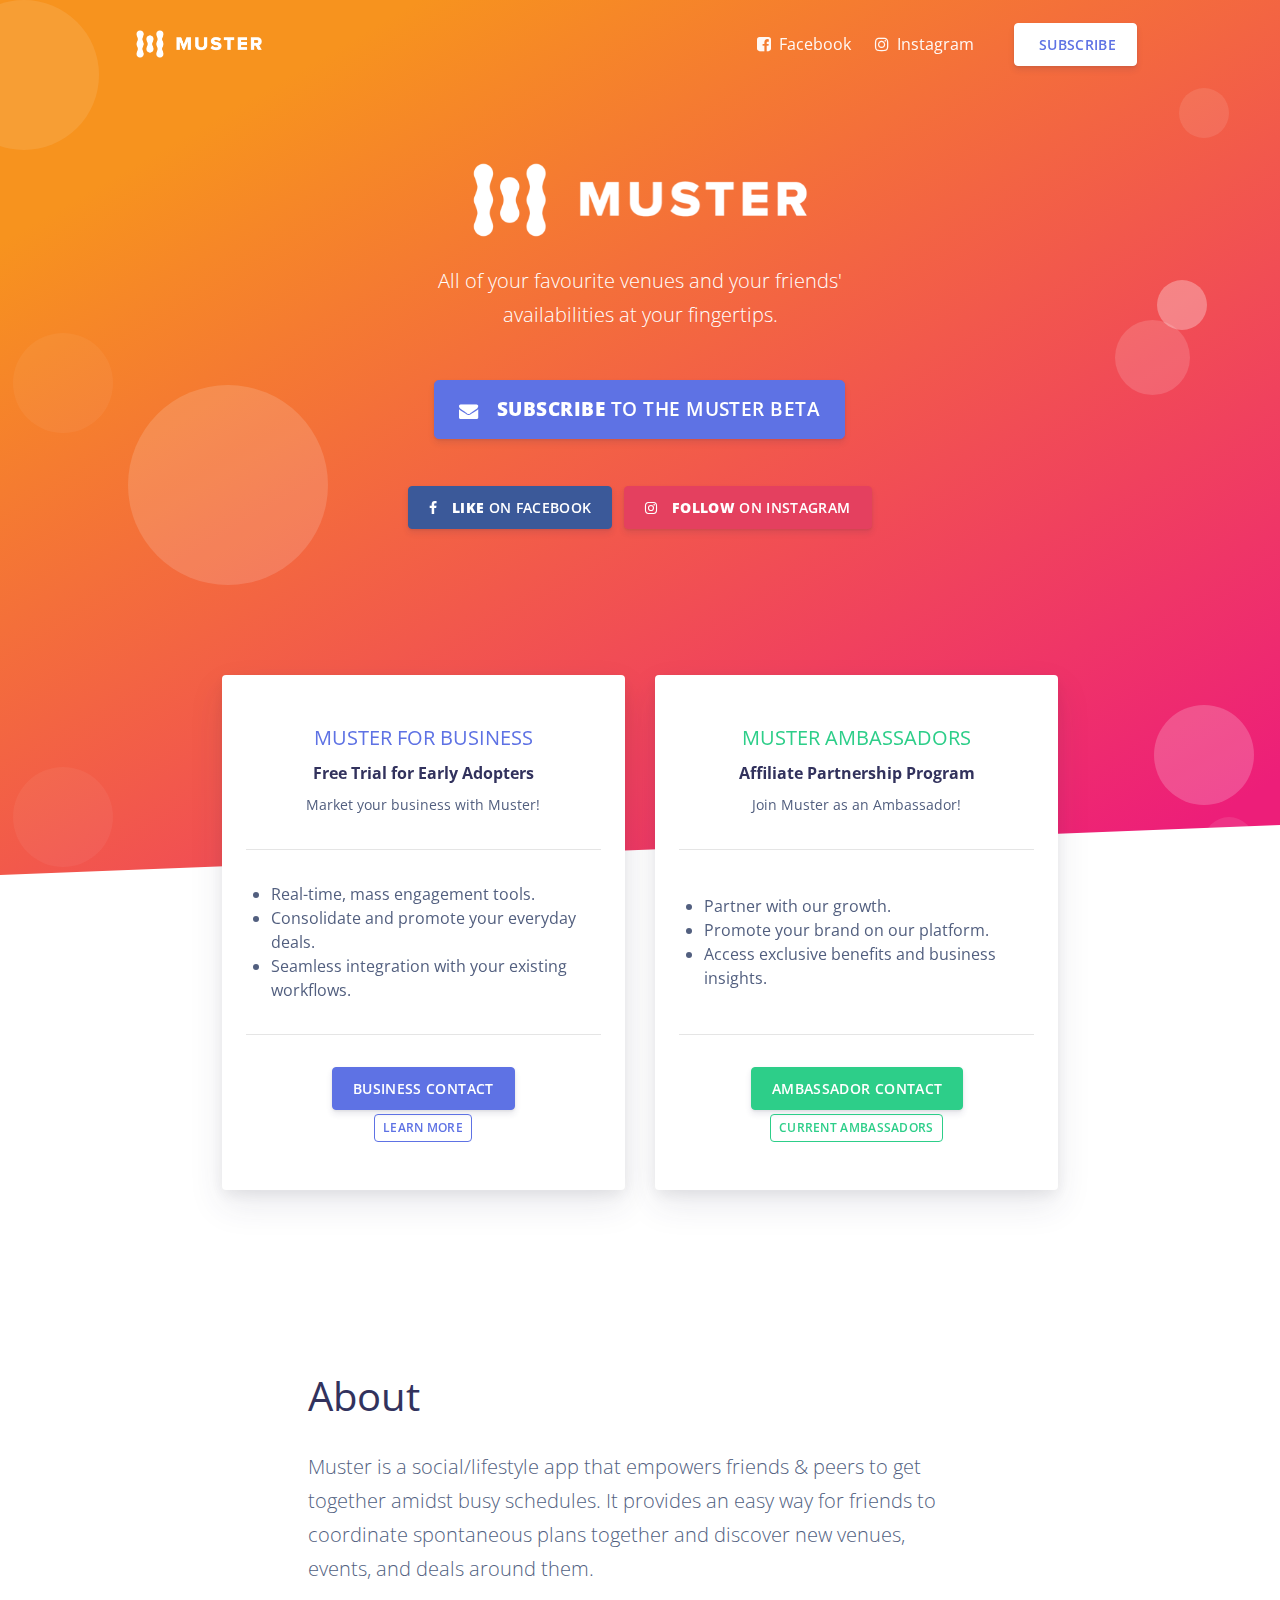
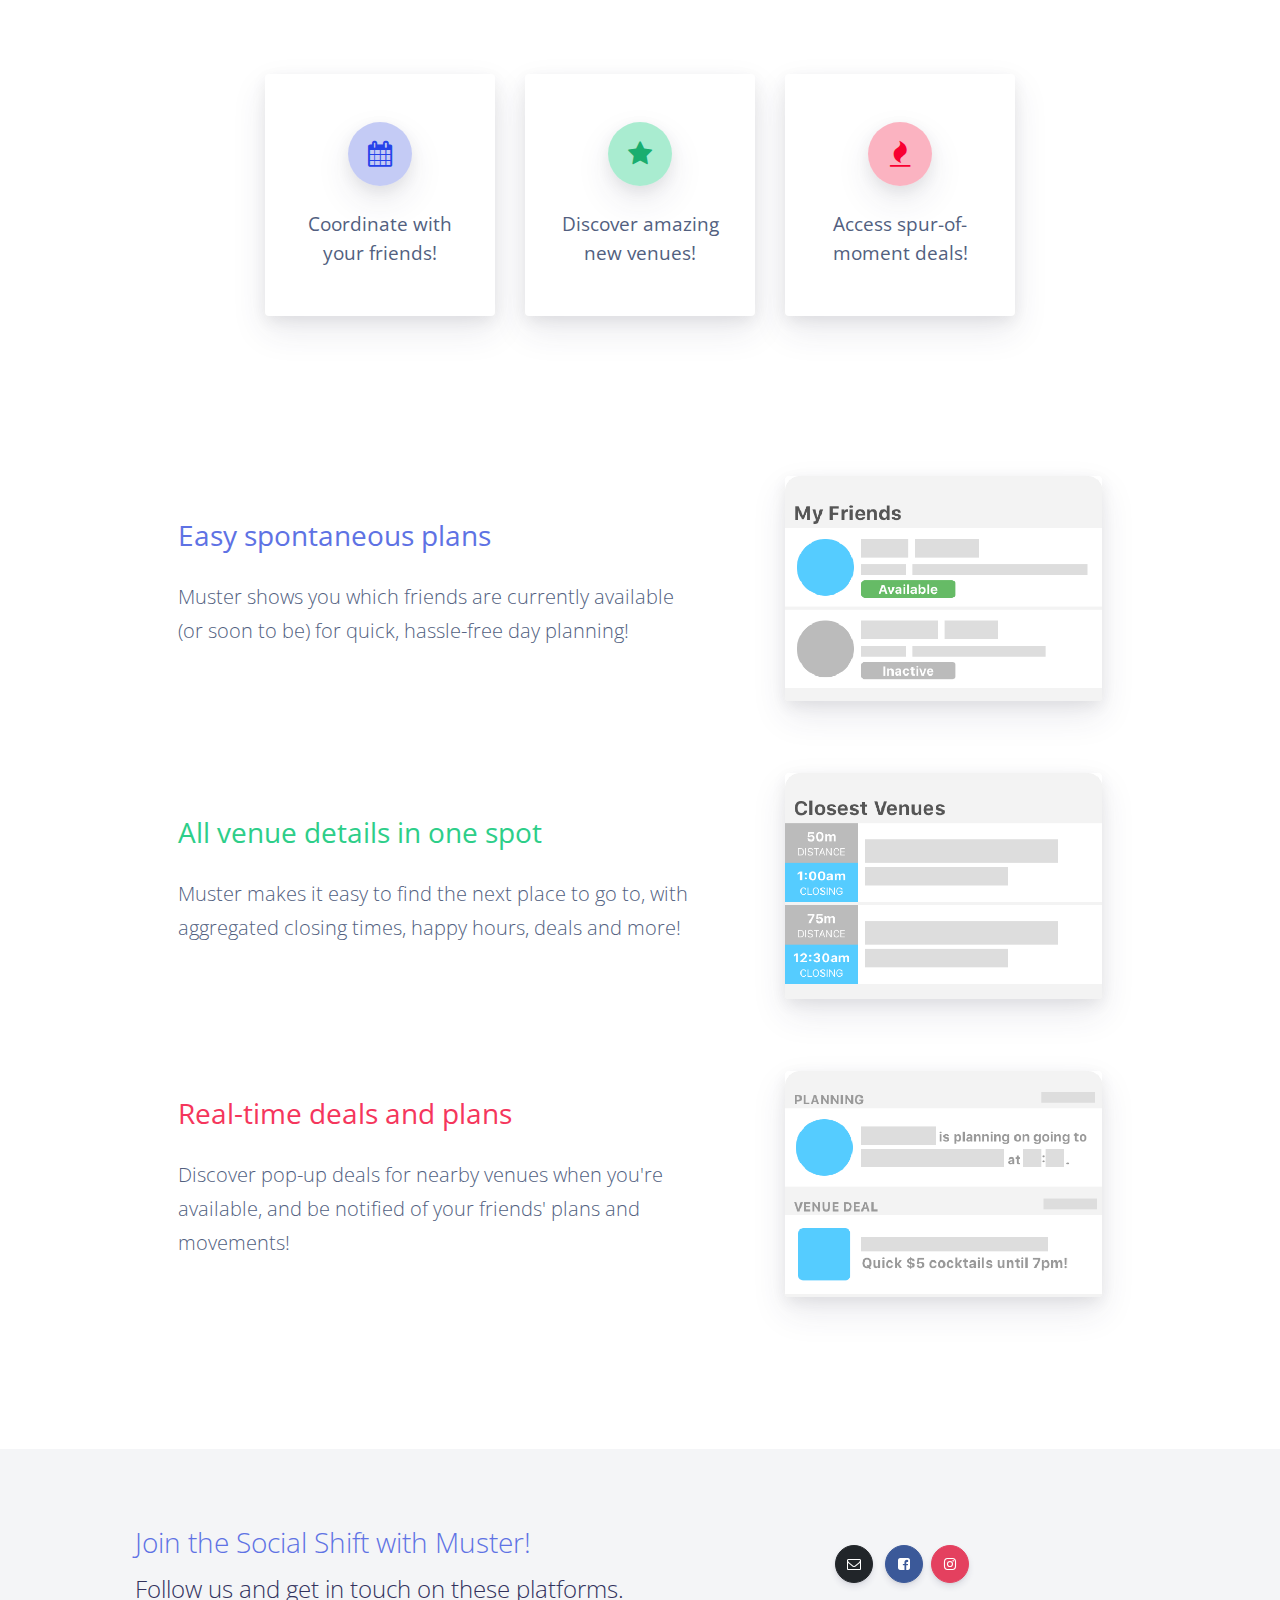
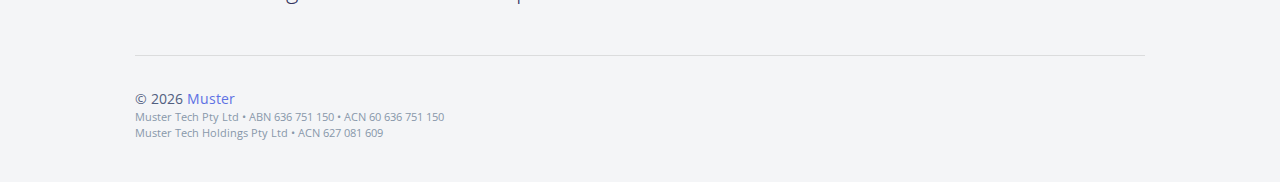
==== commit 43bc6728: "Updates" ====
--- a/index.html
+++ b/index.html
@@ -1 +1 @@
-<!doctype html><html lang="en"><head><meta charset="utf-8"/><meta name="viewport" content="width=device-width,initial-scale=1,maximum-scale=1"><meta name="description" content="Social/lifestyle app that empowers friends & peers to get together amidst busy schedules."/><link rel="shortcut icon" href="/favicon.ico"/><link rel="apple-touch-icon" sizes="57x57" href="/apple-icon-57x57.png"><link rel="apple-touch-icon" sizes="60x60" href="/apple-icon-60x60.png"><link rel="apple-touch-icon" sizes="72x72" href="/apple-icon-72x72.png"><link rel="apple-touch-icon" sizes="76x76" href="/apple-icon-76x76.png"><link rel="apple-touch-icon" sizes="114x114" href="/apple-icon-114x114.png"><link rel="apple-touch-icon" sizes="120x120" href="/apple-icon-120x120.png"><link rel="apple-touch-icon" sizes="144x144" href="/apple-icon-144x144.png"><link rel="apple-touch-icon" sizes="152x152" href="/apple-icon-152x152.png"><link rel="apple-touch-icon" sizes="180x180" href="/apple-icon-180x180.png"><link rel="icon" type="image/png" sizes="192x192" href="/android-icon-192x192.png"><link rel="icon" type="image/png" sizes="32x32" href="/favicon-32x32.png"><link rel="icon" type="image/png" sizes="96x96" href="/favicon-96x96.png"><link rel="icon" type="image/png" sizes="16x16" href="/favicon-16x16.png"><meta name="theme-color" content="#000000"/><meta name="msapplication-TileColor" content="#000000"><meta name="msapplication-TileImage" content="/ms-icon-144x144.png"><link rel="manifest" href="/manifest.json"/><title>Muster</title><link href="/static/css/main.c0689cdd.chunk.css" rel="stylesheet"></head><body><noscript>You need to enable JavaScript to run this app.</noscript><div id="root"></div><script></script><script async src="https://www.googletagmanager.com/gtag/js?id=UA-149163379-1"></script><script>function gtag(){dataLayer.push(arguments)}window.dataLayer=window.dataLayer||[],gtag("js",new Date),gtag("config","UA-149163379-1")</script><script>!function(e,t,n,c,o,a,f){e.fbq||(o=e.fbq=function(){o.callMethod?o.callMethod.apply(o,arguments):o.queue.push(arguments)},e._fbq||(e._fbq=o),(o.push=o).loaded=!0,o.version="2.0",o.queue=[],(a=t.createElement(n)).async=!0,a.src="https://connect.facebook.net/en_US/fbevents.js",(f=t.getElementsByTagName(n)[0]).parentNode.insertBefore(a,f))}(window,document,"script"),fbq("init","2473951712838371"),fbq("track","PageView")</script><noscript><img height="1" width="1" style="display:none" src="https://www.facebook.com/tr?id=2473951712838371&ev=PageView&noscript=1"/></noscript><script>!function(f){function e(e){for(var r,t,n=e[0],o=e[1],u=e[2],i=0,l=[];i<n.length;i++)t=n[i],Object.prototype.hasOwnProperty.call(p,t)&&p[t]&&l.push(p[t][0]),p[t]=0;for(r in o)Object.prototype.hasOwnProperty.call(o,r)&&(f[r]=o[r]);for(s&&s(e);l.length;)l.shift()();return c.push.apply(c,u||[]),a()}function a(){for(var e,r=0;r<c.length;r++){for(var t=c[r],n=!0,o=1;o<t.length;o++){var u=t[o];0!==p[u]&&(n=!1)}n&&(c.splice(r--,1),e=i(i.s=t[0]))}return e}var t={},p={1:0},c=[];function i(e){if(t[e])return t[e].exports;var r=t[e]={i:e,l:!1,exports:{}};return f[e].call(r.exports,r,r.exports,i),r.l=!0,r.exports}i.m=f,i.c=t,i.d=function(e,r,t){i.o(e,r)||Object.defineProperty(e,r,{enumerable:!0,get:t})},i.r=function(e){"undefined"!=typeof Symbol&&Symbol.toStringTag&&Object.defineProperty(e,Symbol.toStringTag,{value:"Module"}),Object.defineProperty(e,"__esModule",{value:!0})},i.t=function(r,e){if(1&e&&(r=i(r)),8&e)return r;if(4&e&&"object"==typeof r&&r&&r.__esModule)return r;var t=Object.create(null);if(i.r(t),Object.defineProperty(t,"default",{enumerable:!0,value:r}),2&e&&"string"!=typeof r)for(var n in r)i.d(t,n,function(e){return r[e]}.bind(null,n));return t},i.n=function(e){var r=e&&e.__esModule?function(){return e.default}:function(){return e};return i.d(r,"a",r),r},i.o=function(e,r){return Object.prototype.hasOwnProperty.call(e,r)},i.p="/";var r=window["webpackJsonpmuster-website"]=window["webpackJsonpmuster-website"]||[],n=r.push.bind(r);r.push=e,r=r.slice();for(var o=0;o<r.length;o++)e(r[o]);var s=n;a()}([])</script><script src="/static/js/2.9389efdd.chunk.js"></script><script src="/static/js/main.43b0dc3c.chunk.js"></script></body></html>+<!doctype html><html lang="en" class="perfect-scrollbar-off nav-open"><head><meta charset="utf-8"/><meta name="viewport" content="width=device-width,initial-scale=1,shrink-to-fit=no"/><meta name="description" content="Social/lifestyle app that empowers friends & peers to get together amidst busy schedules."/><link rel="shortcut icon" href="/favicon.ico"/><link rel="apple-touch-icon" sizes="57x57" href="/apple-icon-57x57.png"><link rel="apple-touch-icon" sizes="60x60" href="/apple-icon-60x60.png"><link rel="apple-touch-icon" sizes="72x72" href="/apple-icon-72x72.png"><link rel="apple-touch-icon" sizes="76x76" href="/apple-icon-76x76.png"><link rel="apple-touch-icon" sizes="114x114" href="/apple-icon-114x114.png"><link rel="apple-touch-icon" sizes="120x120" href="/apple-icon-120x120.png"><link rel="apple-touch-icon" sizes="144x144" href="/apple-icon-144x144.png"><link rel="apple-touch-icon" sizes="152x152" href="/apple-icon-152x152.png"><link rel="apple-touch-icon" sizes="180x180" href="/apple-icon-180x180.png"><link rel="icon" type="image/png" sizes="192x192" href="/android-icon-192x192.png"><link rel="icon" type="image/png" sizes="32x32" href="/favicon-32x32.png"><link rel="icon" type="image/png" sizes="96x96" href="/favicon-96x96.png"><link rel="icon" type="image/png" sizes="16x16" href="/favicon-16x16.png"><meta name="theme-color" content="#000000"/><meta name="msapplication-TileColor" content="#000000"><meta name="msapplication-TileImage" content="/ms-icon-144x144.png"><link rel="manifest" href="/manifest.json"/><title>Muster</title><link href="https://fonts.googleapis.com/css?family=Open+Sans:300,400,600,700" rel="stylesheet"/><link href="/static/css/2.a1285487.chunk.css" rel="stylesheet"><link href="/static/css/main.0d35f79e.chunk.css" rel="stylesheet"></head><body><noscript>You need to enable JavaScript to run this app.</noscript><div id="root"></div><script type="text/javascript" id="hs-script-loader" async defer="defer" src="//js.hs-scripts.com/7853322.js"></script><script async src="https://www.googletagmanager.com/gtag/js?id=UA-149163379-1"></script><script>function gtag(){dataLayer.push(arguments)}window.dataLayer=window.dataLayer||[],gtag("js",new Date),gtag("config","UA-149163379-1")</script><script>!function(e,t,n,c,o,a,f){e.fbq||(o=e.fbq=function(){o.callMethod?o.callMethod.apply(o,arguments):o.queue.push(arguments)},e._fbq||(e._fbq=o),o.push=o,o.loaded=!0,o.version="2.0",o.queue=[],(a=t.createElement(n)).async=!0,a.src="https://connect.facebook.net/en_US/fbevents.js",(f=t.getElementsByTagName(n)[0]).parentNode.insertBefore(a,f))}(window,document,"script"),fbq("init","2473951712838371"),fbq("track","PageView")</script><noscript><img height="1" width="1" style="display:none" src="https://www.facebook.com/tr?id=2473951712838371&ev=PageView&noscript=1"/></noscript><script>!function(e){function t(t){for(var n,i,l=t[0],f=t[1],a=t[2],c=0,s=[];c<l.length;c++)i=l[c],Object.prototype.hasOwnProperty.call(o,i)&&o[i]&&s.push(o[i][0]),o[i]=0;for(n in f)Object.prototype.hasOwnProperty.call(f,n)&&(e[n]=f[n]);for(p&&p(t);s.length;)s.shift()();return u.push.apply(u,a||[]),r()}function r(){for(var e,t=0;t<u.length;t++){for(var r=u[t],n=!0,l=1;l<r.length;l++){var f=r[l];0!==o[f]&&(n=!1)}n&&(u.splice(t--,1),e=i(i.s=r[0]))}return e}var n={},o={1:0},u=[];function i(t){if(n[t])return n[t].exports;var r=n[t]={i:t,l:!1,exports:{}};return e[t].call(r.exports,r,r.exports,i),r.l=!0,r.exports}i.m=e,i.c=n,i.d=function(e,t,r){i.o(e,t)||Object.defineProperty(e,t,{enumerable:!0,get:r})},i.r=function(e){"undefined"!=typeof Symbol&&Symbol.toStringTag&&Object.defineProperty(e,Symbol.toStringTag,{value:"Module"}),Object.defineProperty(e,"__esModule",{value:!0})},i.t=function(e,t){if(1&t&&(e=i(e)),8&t)return e;if(4&t&&"object"==typeof e&&e&&e.__esModule)return e;var r=Object.create(null);if(i.r(r),Object.defineProperty(r,"default",{enumerable:!0,value:e}),2&t&&"string"!=typeof e)for(var n in e)i.d(r,n,function(t){return e[t]}.bind(null,n));return r},i.n=function(e){var t=e&&e.__esModule?function(){return e.default}:function(){return e};return i.d(t,"a",t),t},i.o=function(e,t){return Object.prototype.hasOwnProperty.call(e,t)},i.p="/";var l=this["webpackJsonpmuster-website"]=this["webpackJsonpmuster-website"]||[],f=l.push.bind(l);l.push=t,l=l.slice();for(var a=0;a<l.length;a++)t(l[a]);var p=f;r()}([])</script><script src="/static/js/2.213dd40c.chunk.js"></script><script src="/static/js/main.aa4c5000.chunk.js"></script></body></html>--- a/static/css/2.a1285487.chunk.css
+++ b/static/css/2.a1285487.chunk.css
@@ -0,0 +1,7 @@
+/*!
+ *  Font Awesome 4.7.0 by @davegandy - http://fontawesome.io - @fontawesome
+ *  License - http://fontawesome.io/license (Font: SIL OFL 1.1, CSS: MIT License)
+ */@font-face{font-family:'FontAwesome';src:url(/static/media/fontawesome-webfont.674f50d2.eot);src:url(/static/media/fontawesome-webfont.674f50d2.eot) format("embedded-opentype"),url(/static/media/fontawesome-webfont.af7ae505.woff2) format("woff2"),url(/static/media/fontawesome-webfont.fee66e71.woff) format("woff"),url(/static/media/fontawesome-webfont.b06871f2.ttf) format("truetype"),url(/static/media/fontawesome-webfont.912ec66d.svg) format("svg");font-weight:normal;font-style:normal}.fa{display:inline-block;font:normal normal normal 14px/1 FontAwesome;font-size:inherit;text-rendering:auto;-webkit-font-smoothing:antialiased;-moz-osx-font-smoothing:grayscale}.fa-lg{font-size:1.33333em;line-height:.75em;vertical-align:-15%}.fa-2x{font-size:2em}.fa-3x{font-size:3em}.fa-4x{font-size:4em}.fa-5x{font-size:5em}.fa-fw{width:1.28571em;text-align:center}.fa-ul{padding-left:0;margin-left:2.14286em;list-style-type:none}.fa-ul>li{position:relative}.fa-li{position:absolute;left:-2.14286em;width:2.14286em;top:.14286em;text-align:center}.fa-li.fa-lg{left:-1.85714em}.fa-border{padding:.2em .25em .15em;border:solid 0.08em #eee;border-radius:.1em}.fa-pull-left{float:left}.fa-pull-right{float:right}.fa.fa-pull-left{margin-right:.3em}.fa.fa-pull-right{margin-left:.3em}.pull-right{float:right}.pull-left{float:left}.fa.pull-left{margin-right:.3em}.fa.pull-right{margin-left:.3em}.fa-spin{-webkit-animation:fa-spin 2s infinite linear;animation:fa-spin 2s infinite linear}.fa-pulse{-webkit-animation:fa-spin 1s infinite steps(8);animation:fa-spin 1s infinite steps(8)}@-webkit-keyframes fa-spin{0%{transform:rotate(0deg)}100%{transform:rotate(359deg)}}@keyframes fa-spin{0%{transform:rotate(0deg)}100%{transform:rotate(359deg)}}.fa-rotate-90{-ms-filter:"progid:DXImageTransform.Microsoft.BasicImage(rotation=1)";transform:rotate(90deg)}.fa-rotate-180{-ms-filter:"progid:DXImageTransform.Microsoft.BasicImage(rotation=2)";transform:rotate(180deg)}.fa-rotate-270{-ms-filter:"progid:DXImageTransform.Microsoft.BasicImage(rotation=3)";transform:rotate(270deg)}.fa-flip-horizontal{-ms-filter:"progid:DXImageTransform.Microsoft.BasicImage(rotation=0, mirror=1)";transform:scale(-1, 1)}.fa-flip-vertical{-ms-filter:"progid:DXImageTransform.Microsoft.BasicImage(rotation=2, mirror=1)";transform:scale(1, -1)}:root .fa-rotate-90,:root .fa-rotate-180,:root .fa-rotate-270,:root .fa-flip-horizontal,:root .fa-flip-vertical{-webkit-filter:none;filter:none}.fa-stack{position:relative;display:inline-block;width:2em;height:2em;line-height:2em;vertical-align:middle}.fa-stack-1x,.fa-stack-2x{position:absolute;left:0;width:100%;text-align:center}.fa-stack-1x{line-height:inherit}.fa-stack-2x{font-size:2em}.fa-inverse{color:#fff}.fa-glass:before{content:""}.fa-music:before{content:""}.fa-search:before{content:""}.fa-envelope-o:before{content:""}.fa-heart:before{content:""}.fa-star:before{content:""}.fa-star-o:before{content:""}.fa-user:before{content:""}.fa-film:before{content:""}.fa-th-large:before{content:""}.fa-th:before{content:""}.fa-th-list:before{content:""}.fa-check:before{content:""}.fa-remove:before,.fa-close:before,.fa-times:before{content:""}.fa-search-plus:before{content:""}.fa-search-minus:before{content:""}.fa-power-off:before{content:""}.fa-signal:before{content:""}.fa-gear:before,.fa-cog:before{content:""}.fa-trash-o:before{content:""}.fa-home:before{content:""}.fa-file-o:before{content:""}.fa-clock-o:before{content:""}.fa-road:before{content:""}.fa-download:before{content:""}.fa-arrow-circle-o-down:before{content:""}.fa-arrow-circle-o-up:before{content:""}.fa-inbox:before{content:""}.fa-play-circle-o:before{content:""}.fa-rotate-right:before,.fa-repeat:before{content:""}.fa-refresh:before{content:""}.fa-list-alt:before{content:""}.fa-lock:before{content:""}.fa-flag:before{content:""}.fa-headphones:before{content:""}.fa-volume-off:before{content:""}.fa-volume-down:before{content:""}.fa-volume-up:before{content:""}.fa-qrcode:before{content:""}.fa-barcode:before{content:""}.fa-tag:before{content:""}.fa-tags:before{content:""}.fa-book:before{content:""}.fa-bookmark:before{content:""}.fa-print:before{content:""}.fa-camera:before{content:""}.fa-font:before{content:""}.fa-bold:before{content:""}.fa-italic:before{content:""}.fa-text-height:before{content:""}.fa-text-width:before{content:""}.fa-align-left:before{content:""}.fa-align-center:before{content:""}.fa-align-right:before{content:""}.fa-align-justify:before{content:""}.fa-list:before{content:""}.fa-dedent:before,.fa-outdent:before{content:""}.fa-indent:before{content:""}.fa-video-camera:before{content:""}.fa-photo:before,.fa-image:before,.fa-picture-o:before{content:""}.fa-pencil:before{content:""}.fa-map-marker:before{content:""}.fa-adjust:before{content:""}.fa-tint:before{content:""}.fa-edit:before,.fa-pencil-square-o:before{content:""}.fa-share-square-o:before{content:""}.fa-check-square-o:before{content:""}.fa-arrows:before{content:""}.fa-step-backward:before{content:""}.fa-fast-backward:before{content:""}.fa-backward:before{content:""}.fa-play:before{content:""}.fa-pause:before{content:""}.fa-stop:before{content:""}.fa-forward:before{content:""}.fa-fast-forward:before{content:""}.fa-step-forward:before{content:""}.fa-eject:before{content:""}.fa-chevron-left:before{content:""}.fa-chevron-right:before{content:""}.fa-plus-circle:before{content:""}.fa-minus-circle:before{content:""}.fa-times-circle:before{content:""}.fa-check-circle:before{content:""}.fa-question-circle:before{content:""}.fa-info-circle:before{content:""}.fa-crosshairs:before{content:""}.fa-times-circle-o:before{content:""}.fa-check-circle-o:before{content:""}.fa-ban:before{content:""}.fa-arrow-left:before{content:""}.fa-arrow-right:before{content:""}.fa-arrow-up:before{content:""}.fa-arrow-down:before{content:""}.fa-mail-forward:before,.fa-share:before{content:""}.fa-expand:before{content:""}.fa-compress:before{content:""}.fa-plus:before{content:""}.fa-minus:before{content:""}.fa-asterisk:before{content:""}.fa-exclamation-circle:before{content:""}.fa-gift:before{content:""}.fa-leaf:before{content:""}.fa-fire:before{content:""}.fa-eye:before{content:""}.fa-eye-slash:before{content:""}.fa-warning:before,.fa-exclamation-triangle:before{content:""}.fa-plane:before{content:""}.fa-calendar:before{content:""}.fa-random:before{content:""}.fa-comment:before{content:""}.fa-magnet:before{content:""}.fa-chevron-up:before{content:""}.fa-chevron-down:before{content:""}.fa-retweet:before{content:""}.fa-shopping-cart:before{content:""}.fa-folder:before{content:""}.fa-folder-open:before{content:""}.fa-arrows-v:before{content:""}.fa-arrows-h:before{content:""}.fa-bar-chart-o:before,.fa-bar-chart:before{content:""}.fa-twitter-square:before{content:""}.fa-facebook-square:before{content:""}.fa-camera-retro:before{content:""}.fa-key:before{content:""}.fa-gears:before,.fa-cogs:before{content:""}.fa-comments:before{content:""}.fa-thumbs-o-up:before{content:""}.fa-thumbs-o-down:before{content:""}.fa-star-half:before{content:""}.fa-heart-o:before{content:""}.fa-sign-out:before{content:""}.fa-linkedin-square:before{content:""}.fa-thumb-tack:before{content:""}.fa-external-link:before{content:""}.fa-sign-in:before{content:""}.fa-trophy:before{content:""}.fa-github-square:before{content:""}.fa-upload:before{content:""}.fa-lemon-o:before{content:""}.fa-phone:before{content:""}.fa-square-o:before{content:""}.fa-bookmark-o:before{content:""}.fa-phone-square:before{content:""}.fa-twitter:before{content:""}.fa-facebook-f:before,.fa-facebook:before{content:""}.fa-github:before{content:""}.fa-unlock:before{content:""}.fa-credit-card:before{content:""}.fa-feed:before,.fa-rss:before{content:""}.fa-hdd-o:before{content:""}.fa-bullhorn:before{content:""}.fa-bell:before{content:""}.fa-certificate:before{content:""}.fa-hand-o-right:before{content:""}.fa-hand-o-left:before{content:""}.fa-hand-o-up:before{content:""}.fa-hand-o-down:before{content:""}.fa-arrow-circle-left:before{content:""}.fa-arrow-circle-right:before{content:""}.fa-arrow-circle-up:before{content:""}.fa-arrow-circle-down:before{content:""}.fa-globe:before{content:""}.fa-wrench:before{content:""}.fa-tasks:before{content:""}.fa-filter:before{content:""}.fa-briefcase:before{content:""}.fa-arrows-alt:before{content:""}.fa-group:before,.fa-users:before{content:""}.fa-chain:before,.fa-link:before{content:""}.fa-cloud:before{content:""}.fa-flask:before{content:""}.fa-cut:before,.fa-scissors:before{content:""}.fa-copy:before,.fa-files-o:before{content:""}.fa-paperclip:before{content:""}.fa-save:before,.fa-floppy-o:before{content:""}.fa-square:before{content:""}.fa-navicon:before,.fa-reorder:before,.fa-bars:before{content:""}.fa-list-ul:before{content:""}.fa-list-ol:before{content:""}.fa-strikethrough:before{content:""}.fa-underline:before{content:""}.fa-table:before{content:""}.fa-magic:before{content:""}.fa-truck:before{content:""}.fa-pinterest:before{content:""}.fa-pinterest-square:before{content:""}.fa-google-plus-square:before{content:""}.fa-google-plus:before{content:""}.fa-money:before{content:""}.fa-caret-down:before{content:""}.fa-caret-up:before{content:""}.fa-caret-left:before{content:""}.fa-caret-right:before{content:""}.fa-columns:before{content:""}.fa-unsorted:before,.fa-sort:before{content:""}.fa-sort-down:before,.fa-sort-desc:before{content:""}.fa-sort-up:before,.fa-sort-asc:before{content:""}.fa-envelope:before{content:""}.fa-linkedin:before{content:""}.fa-rotate-left:before,.fa-undo:before{content:""}.fa-legal:before,.fa-gavel:before{content:""}.fa-dashboard:before,.fa-tachometer:before{content:""}.fa-comment-o:before{content:""}.fa-comments-o:before{content:""}.fa-flash:before,.fa-bolt:before{content:""}.fa-sitemap:before{content:""}.fa-umbrella:before{content:""}.fa-paste:before,.fa-clipboard:before{content:""}.fa-lightbulb-o:before{content:""}.fa-exchange:before{content:""}.fa-cloud-download:before{content:""}.fa-cloud-upload:before{content:""}.fa-user-md:before{content:""}.fa-stethoscope:before{content:""}.fa-suitcase:before{content:""}.fa-bell-o:before{content:""}.fa-coffee:before{content:""}.fa-cutlery:before{content:""}.fa-file-text-o:before{content:""}.fa-building-o:before{content:""}.fa-hospital-o:before{content:""}.fa-ambulance:before{content:""}.fa-medkit:before{content:""}.fa-fighter-jet:before{content:""}.fa-beer:before{content:""}.fa-h-square:before{content:""}.fa-plus-square:before{content:""}.fa-angle-double-left:before{content:""}.fa-angle-double-right:before{content:""}.fa-angle-double-up:before{content:""}.fa-angle-double-down:before{content:""}.fa-angle-left:before{content:""}.fa-angle-right:before{content:""}.fa-angle-up:before{content:""}.fa-angle-down:before{content:""}.fa-desktop:before{content:""}.fa-laptop:before{content:""}.fa-tablet:before{content:""}.fa-mobile-phone:before,.fa-mobile:before{content:""}.fa-circle-o:before{content:""}.fa-quote-left:before{content:""}.fa-quote-right:before{content:""}.fa-spinner:before{content:""}.fa-circle:before{content:""}.fa-mail-reply:before,.fa-reply:before{content:""}.fa-github-alt:before{content:""}.fa-folder-o:before{content:""}.fa-folder-open-o:before{content:""}.fa-smile-o:before{content:""}.fa-frown-o:before{content:""}.fa-meh-o:before{content:""}.fa-gamepad:before{content:""}.fa-keyboard-o:before{content:""}.fa-flag-o:before{content:""}.fa-flag-checkered:before{content:""}.fa-terminal:before{content:""}.fa-code:before{content:""}.fa-mail-reply-all:before,.fa-reply-all:before{content:""}.fa-star-half-empty:before,.fa-star-half-full:before,.fa-star-half-o:before{content:""}.fa-location-arrow:before{content:""}.fa-crop:before{content:""}.fa-code-fork:before{content:""}.fa-unlink:before,.fa-chain-broken:before{content:""}.fa-question:before{content:""}.fa-info:before{content:""}.fa-exclamation:before{content:""}.fa-superscript:before{content:""}.fa-subscript:before{content:""}.fa-eraser:before{content:""}.fa-puzzle-piece:before{content:""}.fa-microphone:before{content:""}.fa-microphone-slash:before{content:""}.fa-shield:before{content:""}.fa-calendar-o:before{content:""}.fa-fire-extinguisher:before{content:""}.fa-rocket:before{content:""}.fa-maxcdn:before{content:""}.fa-chevron-circle-left:before{content:""}.fa-chevron-circle-right:before{content:""}.fa-chevron-circle-up:before{content:""}.fa-chevron-circle-down:before{content:""}.fa-html5:before{content:""}.fa-css3:before{content:""}.fa-anchor:before{content:""}.fa-unlock-alt:before{content:""}.fa-bullseye:before{content:""}.fa-ellipsis-h:before{content:""}.fa-ellipsis-v:before{content:""}.fa-rss-square:before{content:""}.fa-play-circle:before{content:""}.fa-ticket:before{content:""}.fa-minus-square:before{content:""}.fa-minus-square-o:before{content:""}.fa-level-up:before{content:""}.fa-level-down:before{content:""}.fa-check-square:before{content:""}.fa-pencil-square:before{content:""}.fa-external-link-square:before{content:""}.fa-share-square:before{content:""}.fa-compass:before{content:""}.fa-toggle-down:before,.fa-caret-square-o-down:before{content:""}.fa-toggle-up:before,.fa-caret-square-o-up:before{content:""}.fa-toggle-right:before,.fa-caret-square-o-right:before{content:""}.fa-euro:before,.fa-eur:before{content:""}.fa-gbp:before{content:""}.fa-dollar:before,.fa-usd:before{content:""}.fa-rupee:before,.fa-inr:before{content:""}.fa-cny:before,.fa-rmb:before,.fa-yen:before,.fa-jpy:before{content:""}.fa-ruble:before,.fa-rouble:before,.fa-rub:before{content:""}.fa-won:before,.fa-krw:before{content:""}.fa-bitcoin:before,.fa-btc:before{content:""}.fa-file:before{content:""}.fa-file-text:before{content:""}.fa-sort-alpha-asc:before{content:""}.fa-sort-alpha-desc:before{content:""}.fa-sort-amount-asc:before{content:""}.fa-sort-amount-desc:before{content:""}.fa-sort-numeric-asc:before{content:""}.fa-sort-numeric-desc:before{content:""}.fa-thumbs-up:before{content:""}.fa-thumbs-down:before{content:""}.fa-youtube-square:before{content:""}.fa-youtube:before{content:""}.fa-xing:before{content:""}.fa-xing-square:before{content:""}.fa-youtube-play:before{content:""}.fa-dropbox:before{content:""}.fa-stack-overflow:before{content:""}.fa-instagram:before{content:""}.fa-flickr:before{content:""}.fa-adn:before{content:""}.fa-bitbucket:before{content:""}.fa-bitbucket-square:before{content:""}.fa-tumblr:before{content:""}.fa-tumblr-square:before{content:""}.fa-long-arrow-down:before{content:""}.fa-long-arrow-up:before{content:""}.fa-long-arrow-left:before{content:""}.fa-long-arrow-right:before{content:""}.fa-apple:before{content:""}.fa-windows:before{content:""}.fa-android:before{content:""}.fa-linux:before{content:""}.fa-dribbble:before{content:""}.fa-skype:before{content:""}.fa-foursquare:before{content:""}.fa-trello:before{content:""}.fa-female:before{content:""}.fa-male:before{content:""}.fa-gittip:before,.fa-gratipay:before{content:""}.fa-sun-o:before{content:""}.fa-moon-o:before{content:""}.fa-archive:before{content:""}.fa-bug:before{content:""}.fa-vk:before{content:""}.fa-weibo:before{content:""}.fa-renren:before{content:""}.fa-pagelines:before{content:""}.fa-stack-exchange:before{content:""}.fa-arrow-circle-o-right:before{content:""}.fa-arrow-circle-o-left:before{content:""}.fa-toggle-left:before,.fa-caret-square-o-left:before{content:""}.fa-dot-circle-o:before{content:""}.fa-wheelchair:before{content:""}.fa-vimeo-square:before{content:""}.fa-turkish-lira:before,.fa-try:before{content:""}.fa-plus-square-o:before{content:""}.fa-space-shuttle:before{content:""}.fa-slack:before{content:""}.fa-envelope-square:before{content:""}.fa-wordpress:before{content:""}.fa-openid:before{content:""}.fa-institution:before,.fa-bank:before,.fa-university:before{content:""}.fa-mortar-board:before,.fa-graduation-cap:before{content:""}.fa-yahoo:before{content:""}.fa-google:before{content:""}.fa-reddit:before{content:""}.fa-reddit-square:before{content:""}.fa-stumbleupon-circle:before{content:""}.fa-stumbleupon:before{content:""}.fa-delicious:before{content:""}.fa-digg:before{content:""}.fa-pied-piper-pp:before{content:""}.fa-pied-piper-alt:before{content:""}.fa-drupal:before{content:""}.fa-joomla:before{content:""}.fa-language:before{content:""}.fa-fax:before{content:""}.fa-building:before{content:""}.fa-child:before{content:""}.fa-paw:before{content:""}.fa-spoon:before{content:""}.fa-cube:before{content:""}.fa-cubes:before{content:""}.fa-behance:before{content:""}.fa-behance-square:before{content:""}.fa-steam:before{content:""}.fa-steam-square:before{content:""}.fa-recycle:before{content:""}.fa-automobile:before,.fa-car:before{content:""}.fa-cab:before,.fa-taxi:before{content:""}.fa-tree:before{content:""}.fa-spotify:before{content:""}.fa-deviantart:before{content:""}.fa-soundcloud:before{content:""}.fa-database:before{content:""}.fa-file-pdf-o:before{content:""}.fa-file-word-o:before{content:""}.fa-file-excel-o:before{content:""}.fa-file-powerpoint-o:before{content:""}.fa-file-photo-o:before,.fa-file-picture-o:before,.fa-file-image-o:before{content:""}.fa-file-zip-o:before,.fa-file-archive-o:before{content:""}.fa-file-sound-o:before,.fa-file-audio-o:before{content:""}.fa-file-movie-o:before,.fa-file-video-o:before{content:""}.fa-file-code-o:before{content:""}.fa-vine:before{content:""}.fa-codepen:before{content:""}.fa-jsfiddle:before{content:""}.fa-life-bouy:before,.fa-life-buoy:before,.fa-life-saver:before,.fa-support:before,.fa-life-ring:before{content:""}.fa-circle-o-notch:before{content:""}.fa-ra:before,.fa-resistance:before,.fa-rebel:before{content:""}.fa-ge:before,.fa-empire:before{content:""}.fa-git-square:before{content:""}.fa-git:before{content:""}.fa-y-combinator-square:before,.fa-yc-square:before,.fa-hacker-news:before{content:""}.fa-tencent-weibo:before{content:""}.fa-qq:before{content:""}.fa-wechat:before,.fa-weixin:before{content:""}.fa-send:before,.fa-paper-plane:before{content:""}.fa-send-o:before,.fa-paper-plane-o:before{content:""}.fa-history:before{content:""}.fa-circle-thin:before{content:""}.fa-header:before{content:""}.fa-paragraph:before{content:""}.fa-sliders:before{content:""}.fa-share-alt:before{content:""}.fa-share-alt-square:before{content:""}.fa-bomb:before{content:""}.fa-soccer-ball-o:before,.fa-futbol-o:before{content:""}.fa-tty:before{content:""}.fa-binoculars:before{content:""}.fa-plug:before{content:""}.fa-slideshare:before{content:""}.fa-twitch:before{content:""}.fa-yelp:before{content:""}.fa-newspaper-o:before{content:""}.fa-wifi:before{content:""}.fa-calculator:before{content:""}.fa-paypal:before{content:""}.fa-google-wallet:before{content:""}.fa-cc-visa:before{content:""}.fa-cc-mastercard:before{content:""}.fa-cc-discover:before{content:""}.fa-cc-amex:before{content:""}.fa-cc-paypal:before{content:""}.fa-cc-stripe:before{content:""}.fa-bell-slash:before{content:""}.fa-bell-slash-o:before{content:""}.fa-trash:before{content:""}.fa-copyright:before{content:""}.fa-at:before{content:""}.fa-eyedropper:before{content:""}.fa-paint-brush:before{content:""}.fa-birthday-cake:before{content:""}.fa-area-chart:before{content:""}.fa-pie-chart:before{content:""}.fa-line-chart:before{content:""}.fa-lastfm:before{content:""}.fa-lastfm-square:before{content:""}.fa-toggle-off:before{content:""}.fa-toggle-on:before{content:""}.fa-bicycle:before{content:""}.fa-bus:before{content:""}.fa-ioxhost:before{content:""}.fa-angellist:before{content:""}.fa-cc:before{content:""}.fa-shekel:before,.fa-sheqel:before,.fa-ils:before{content:""}.fa-meanpath:before{content:""}.fa-buysellads:before{content:""}.fa-connectdevelop:before{content:""}.fa-dashcube:before{content:""}.fa-forumbee:before{content:""}.fa-leanpub:before{content:""}.fa-sellsy:before{content:""}.fa-shirtsinbulk:before{content:""}.fa-simplybuilt:before{content:""}.fa-skyatlas:before{content:""}.fa-cart-plus:before{content:""}.fa-cart-arrow-down:before{content:""}.fa-diamond:before{content:""}.fa-ship:before{content:""}.fa-user-secret:before{content:""}.fa-motorcycle:before{content:""}.fa-street-view:before{content:""}.fa-heartbeat:before{content:""}.fa-venus:before{content:""}.fa-mars:before{content:""}.fa-mercury:before{content:""}.fa-intersex:before,.fa-transgender:before{content:""}.fa-transgender-alt:before{content:""}.fa-venus-double:before{content:""}.fa-mars-double:before{content:""}.fa-venus-mars:before{content:""}.fa-mars-stroke:before{content:""}.fa-mars-stroke-v:before{content:""}.fa-mars-stroke-h:before{content:""}.fa-neuter:before{content:""}.fa-genderless:before{content:""}.fa-facebook-official:before{content:""}.fa-pinterest-p:before{content:""}.fa-whatsapp:before{content:""}.fa-server:before{content:""}.fa-user-plus:before{content:""}.fa-user-times:before{content:""}.fa-hotel:before,.fa-bed:before{content:""}.fa-viacoin:before{content:""}.fa-train:before{content:""}.fa-subway:before{content:""}.fa-medium:before{content:""}.fa-yc:before,.fa-y-combinator:before{content:""}.fa-optin-monster:before{content:""}.fa-opencart:before{content:""}.fa-expeditedssl:before{content:""}.fa-battery-4:before,.fa-battery:before,.fa-battery-full:before{content:""}.fa-battery-3:before,.fa-battery-three-quarters:before{content:""}.fa-battery-2:before,.fa-battery-half:before{content:""}.fa-battery-1:before,.fa-battery-quarter:before{content:""}.fa-battery-0:before,.fa-battery-empty:before{content:""}.fa-mouse-pointer:before{content:""}.fa-i-cursor:before{content:""}.fa-object-group:before{content:""}.fa-object-ungroup:before{content:""}.fa-sticky-note:before{content:""}.fa-sticky-note-o:before{content:""}.fa-cc-jcb:before{content:""}.fa-cc-diners-club:before{content:""}.fa-clone:before{content:""}.fa-balance-scale:before{content:""}.fa-hourglass-o:before{content:""}.fa-hourglass-1:before,.fa-hourglass-start:before{content:""}.fa-hourglass-2:before,.fa-hourglass-half:before{content:""}.fa-hourglass-3:before,.fa-hourglass-end:before{content:""}.fa-hourglass:before{content:""}.fa-hand-grab-o:before,.fa-hand-rock-o:before{content:""}.fa-hand-stop-o:before,.fa-hand-paper-o:before{content:""}.fa-hand-scissors-o:before{content:""}.fa-hand-lizard-o:before{content:""}.fa-hand-spock-o:before{content:""}.fa-hand-pointer-o:before{content:""}.fa-hand-peace-o:before{content:""}.fa-trademark:before{content:""}.fa-registered:before{content:""}.fa-creative-commons:before{content:""}.fa-gg:before{content:""}.fa-gg-circle:before{content:""}.fa-tripadvisor:before{content:""}.fa-odnoklassniki:before{content:""}.fa-odnoklassniki-square:before{content:""}.fa-get-pocket:before{content:""}.fa-wikipedia-w:before{content:""}.fa-safari:before{content:""}.fa-chrome:before{content:""}.fa-firefox:before{content:""}.fa-opera:before{content:""}.fa-internet-explorer:before{content:""}.fa-tv:before,.fa-television:before{content:""}.fa-contao:before{content:""}.fa-500px:before{content:""}.fa-amazon:before{content:""}.fa-calendar-plus-o:before{content:""}.fa-calendar-minus-o:before{content:""}.fa-calendar-times-o:before{content:""}.fa-calendar-check-o:before{content:""}.fa-industry:before{content:""}.fa-map-pin:before{content:""}.fa-map-signs:before{content:""}.fa-map-o:before{content:""}.fa-map:before{content:""}.fa-commenting:before{content:""}.fa-commenting-o:before{content:""}.fa-houzz:before{content:""}.fa-vimeo:before{content:""}.fa-black-tie:before{content:""}.fa-fonticons:before{content:""}.fa-reddit-alien:before{content:""}.fa-edge:before{content:""}.fa-credit-card-alt:before{content:""}.fa-codiepie:before{content:""}.fa-modx:before{content:""}.fa-fort-awesome:before{content:""}.fa-usb:before{content:""}.fa-product-hunt:before{content:""}.fa-mixcloud:before{content:""}.fa-scribd:before{content:""}.fa-pause-circle:before{content:""}.fa-pause-circle-o:before{content:""}.fa-stop-circle:before{content:""}.fa-stop-circle-o:before{content:""}.fa-shopping-bag:before{content:""}.fa-shopping-basket:before{content:""}.fa-hashtag:before{content:""}.fa-bluetooth:before{content:""}.fa-bluetooth-b:before{content:""}.fa-percent:before{content:""}.fa-gitlab:before{content:""}.fa-wpbeginner:before{content:""}.fa-wpforms:before{content:""}.fa-envira:before{content:""}.fa-universal-access:before{content:""}.fa-wheelchair-alt:before{content:""}.fa-question-circle-o:before{content:""}.fa-blind:before{content:""}.fa-audio-description:before{content:""}.fa-volume-control-phone:before{content:""}.fa-braille:before{content:""}.fa-assistive-listening-systems:before{content:""}.fa-asl-interpreting:before,.fa-american-sign-language-interpreting:before{content:""}.fa-deafness:before,.fa-hard-of-hearing:before,.fa-deaf:before{content:""}.fa-glide:before{content:""}.fa-glide-g:before{content:""}.fa-signing:before,.fa-sign-language:before{content:""}.fa-low-vision:before{content:""}.fa-viadeo:before{content:""}.fa-viadeo-square:before{content:""}.fa-snapchat:before{content:""}.fa-snapchat-ghost:before{content:""}.fa-snapchat-square:before{content:""}.fa-pied-piper:before{content:""}.fa-first-order:before{content:""}.fa-yoast:before{content:""}.fa-themeisle:before{content:""}.fa-google-plus-circle:before,.fa-google-plus-official:before{content:""}.fa-fa:before,.fa-font-awesome:before{content:""}.fa-handshake-o:before{content:""}.fa-envelope-open:before{content:""}.fa-envelope-open-o:before{content:""}.fa-linode:before{content:""}.fa-address-book:before{content:""}.fa-address-book-o:before{content:""}.fa-vcard:before,.fa-address-card:before{content:""}.fa-vcard-o:before,.fa-address-card-o:before{content:""}.fa-user-circle:before{content:""}.fa-user-circle-o:before{content:""}.fa-user-o:before{content:""}.fa-id-badge:before{content:""}.fa-drivers-license:before,.fa-id-card:before{content:""}.fa-drivers-license-o:before,.fa-id-card-o:before{content:""}.fa-quora:before{content:""}.fa-free-code-camp:before{content:""}.fa-telegram:before{content:""}.fa-thermometer-4:before,.fa-thermometer:before,.fa-thermometer-full:before{content:""}.fa-thermometer-3:before,.fa-thermometer-three-quarters:before{content:""}.fa-thermometer-2:before,.fa-thermometer-half:before{content:""}.fa-thermometer-1:before,.fa-thermometer-quarter:before{content:""}.fa-thermometer-0:before,.fa-thermometer-empty:before{content:""}.fa-shower:before{content:""}.fa-bathtub:before,.fa-s15:before,.fa-bath:before{content:""}.fa-podcast:before{content:""}.fa-window-maximize:before{content:""}.fa-window-minimize:before{content:""}.fa-window-restore:before{content:""}.fa-times-rectangle:before,.fa-window-close:before{content:""}.fa-times-rectangle-o:before,.fa-window-close-o:before{content:""}.fa-bandcamp:before{content:""}.fa-grav:before{content:""}.fa-etsy:before{content:""}.fa-imdb:before{content:""}.fa-ravelry:before{content:""}.fa-eercast:before{content:""}.fa-microchip:before{content:""}.fa-snowflake-o:before{content:""}.fa-superpowers:before{content:""}.fa-wpexplorer:before{content:""}.fa-meetup:before{content:""}.sr-only{position:absolute;width:1px;height:1px;padding:0;margin:-1px;overflow:hidden;clip:rect(0, 0, 0, 0);border:0}.sr-only-focusable:active,.sr-only-focusable:focus{position:static;width:auto;height:auto;margin:0;overflow:visible;clip:auto}
+
+
+/*# sourceMappingURL=2.a1285487.chunk.css.map*/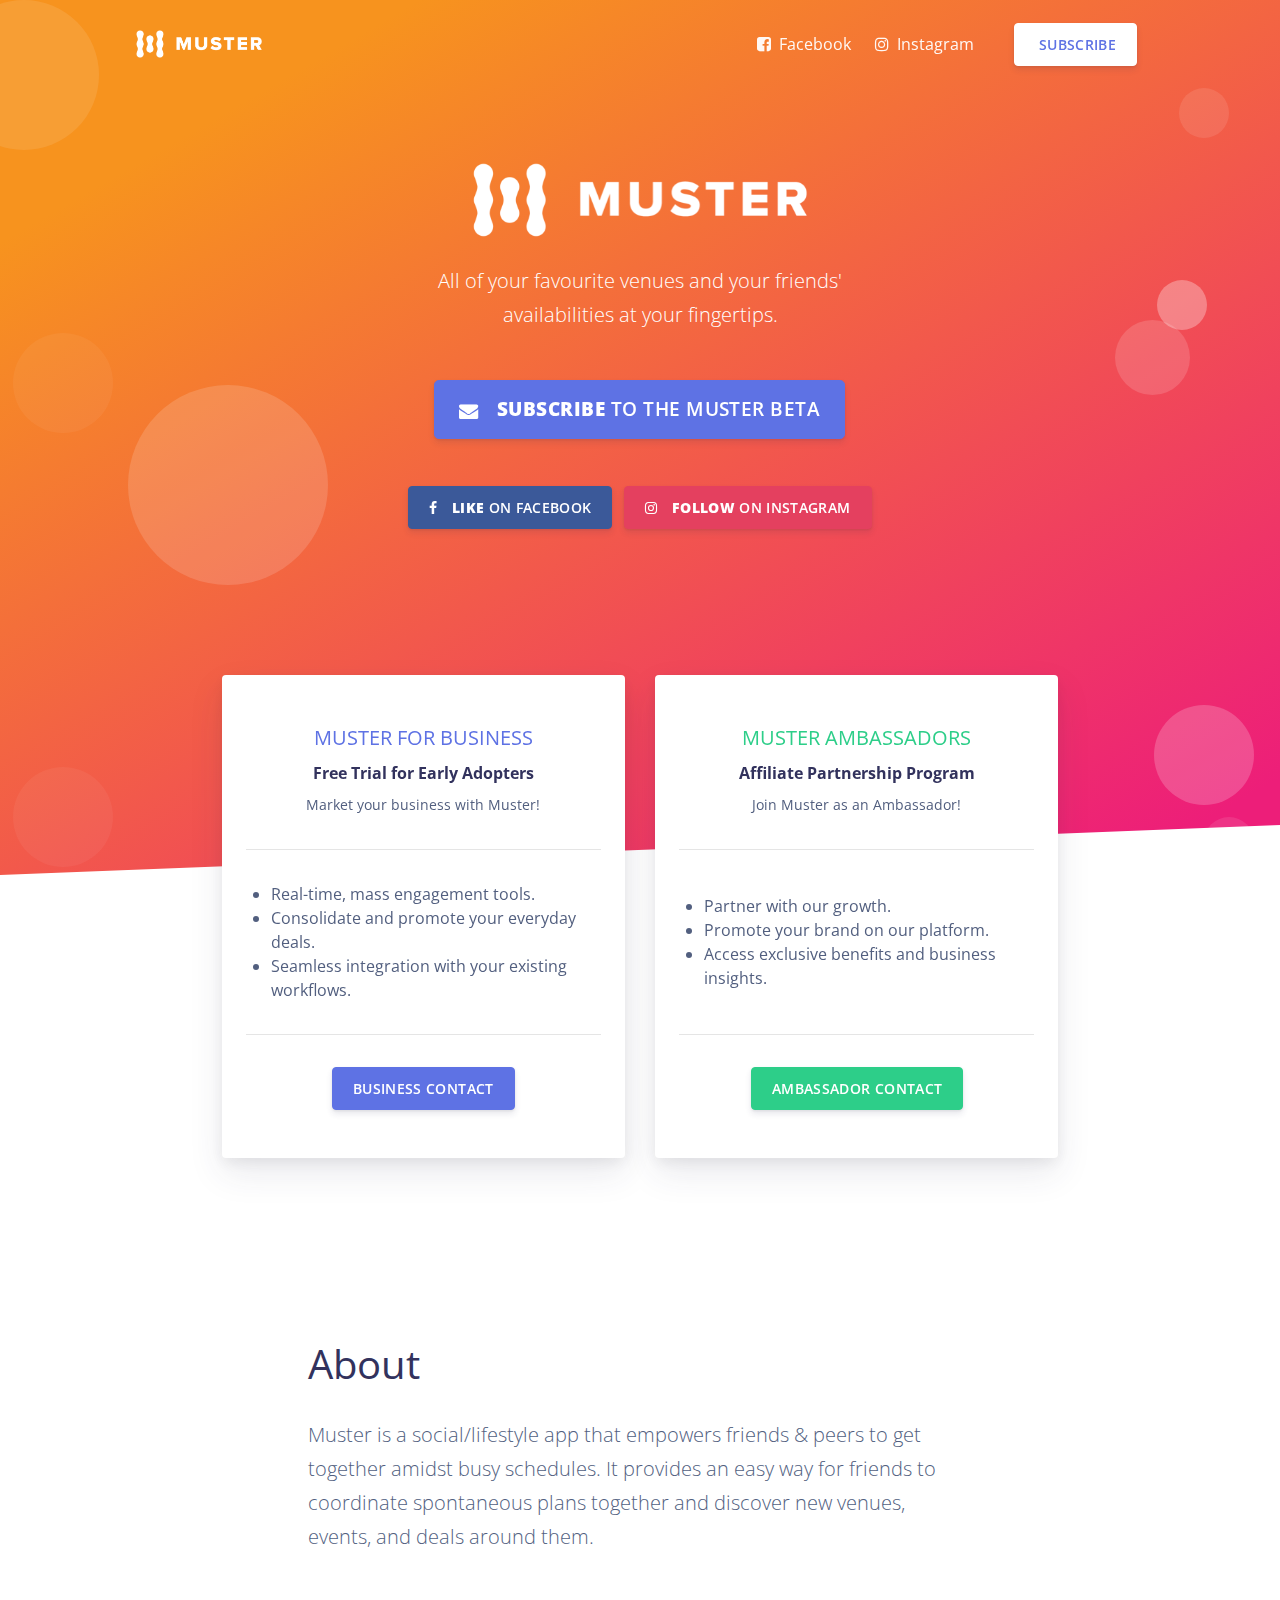
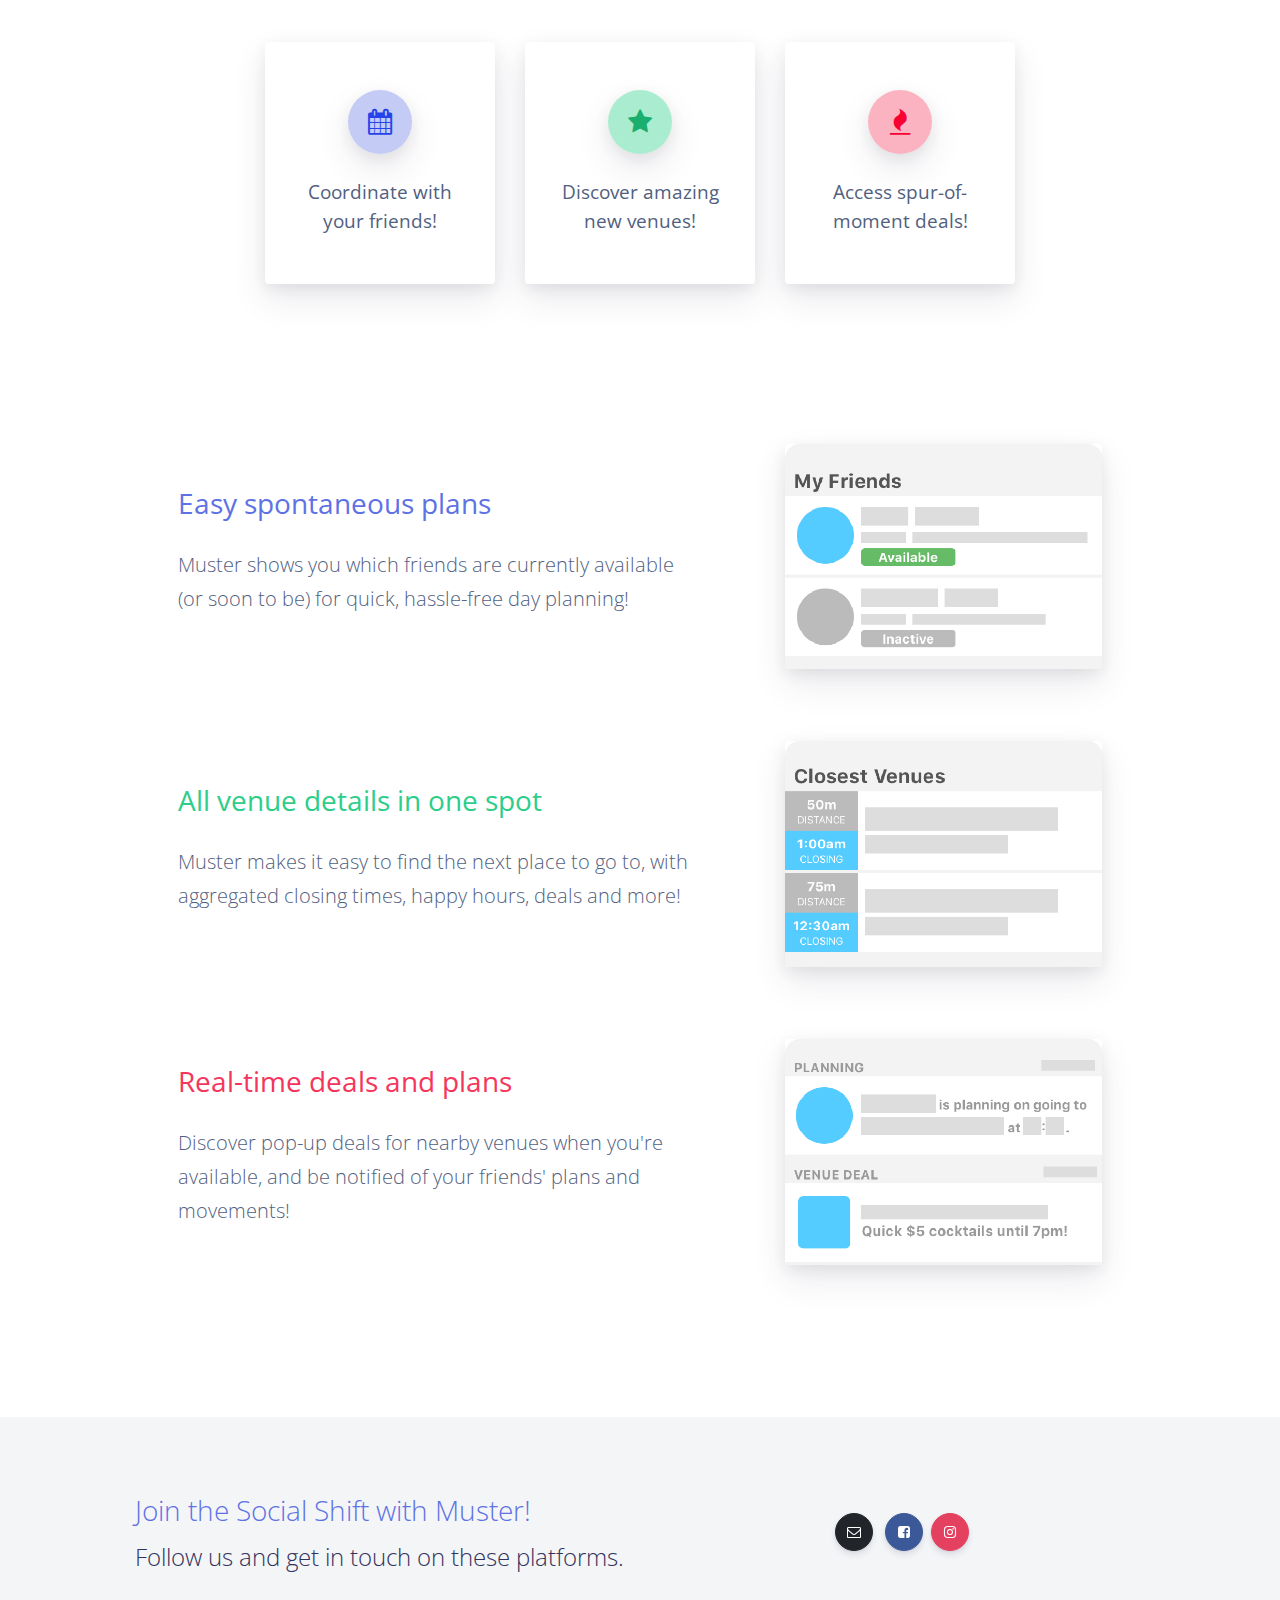
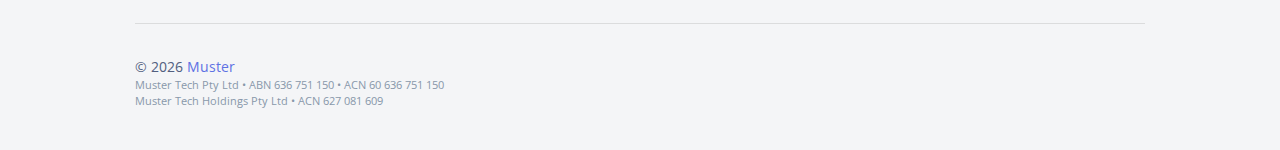
==== commit c4511eb5: "Updates" ====
--- a/index.html
+++ b/index.html
@@ -1 +1 @@
-<!doctype html><html lang="en" class="perfect-scrollbar-off nav-open"><head><meta charset="utf-8"/><meta name="viewport" content="width=device-width,initial-scale=1,shrink-to-fit=no"/><meta name="description" content="Social/lifestyle app that empowers friends & peers to get together amidst busy schedules."/><link rel="shortcut icon" href="/favicon.ico"/><link rel="apple-touch-icon" sizes="57x57" href="/apple-icon-57x57.png"><link rel="apple-touch-icon" sizes="60x60" href="/apple-icon-60x60.png"><link rel="apple-touch-icon" sizes="72x72" href="/apple-icon-72x72.png"><link rel="apple-touch-icon" sizes="76x76" href="/apple-icon-76x76.png"><link rel="apple-touch-icon" sizes="114x114" href="/apple-icon-114x114.png"><link rel="apple-touch-icon" sizes="120x120" href="/apple-icon-120x120.png"><link rel="apple-touch-icon" sizes="144x144" href="/apple-icon-144x144.png"><link rel="apple-touch-icon" sizes="152x152" href="/apple-icon-152x152.png"><link rel="apple-touch-icon" sizes="180x180" href="/apple-icon-180x180.png"><link rel="icon" type="image/png" sizes="192x192" href="/android-icon-192x192.png"><link rel="icon" type="image/png" sizes="32x32" href="/favicon-32x32.png"><link rel="icon" type="image/png" sizes="96x96" href="/favicon-96x96.png"><link rel="icon" type="image/png" sizes="16x16" href="/favicon-16x16.png"><meta name="theme-color" content="#000000"/><meta name="msapplication-TileColor" content="#000000"><meta name="msapplication-TileImage" content="/ms-icon-144x144.png"><link rel="manifest" href="/manifest.json"/><title>Muster</title><link href="https://fonts.googleapis.com/css?family=Open+Sans:300,400,600,700" rel="stylesheet"/><link href="/static/css/2.a1285487.chunk.css" rel="stylesheet"><link href="/static/css/main.0d35f79e.chunk.css" rel="stylesheet"></head><body><noscript>You need to enable JavaScript to run this app.</noscript><div id="root"></div><script type="text/javascript" id="hs-script-loader" async defer="defer" src="//js.hs-scripts.com/7853322.js"></script><script async src="https://www.googletagmanager.com/gtag/js?id=UA-149163379-1"></script><script>function gtag(){dataLayer.push(arguments)}window.dataLayer=window.dataLayer||[],gtag("js",new Date),gtag("config","UA-149163379-1")</script><script>!function(e,t,n,c,o,a,f){e.fbq||(o=e.fbq=function(){o.callMethod?o.callMethod.apply(o,arguments):o.queue.push(arguments)},e._fbq||(e._fbq=o),o.push=o,o.loaded=!0,o.version="2.0",o.queue=[],(a=t.createElement(n)).async=!0,a.src="https://connect.facebook.net/en_US/fbevents.js",(f=t.getElementsByTagName(n)[0]).parentNode.insertBefore(a,f))}(window,document,"script"),fbq("init","2473951712838371"),fbq("track","PageView")</script><noscript><img height="1" width="1" style="display:none" src="https://www.facebook.com/tr?id=2473951712838371&ev=PageView&noscript=1"/></noscript><script>!function(e){function t(t){for(var n,i,l=t[0],f=t[1],a=t[2],c=0,s=[];c<l.length;c++)i=l[c],Object.prototype.hasOwnProperty.call(o,i)&&o[i]&&s.push(o[i][0]),o[i]=0;for(n in f)Object.prototype.hasOwnProperty.call(f,n)&&(e[n]=f[n]);for(p&&p(t);s.length;)s.shift()();return u.push.apply(u,a||[]),r()}function r(){for(var e,t=0;t<u.length;t++){for(var r=u[t],n=!0,l=1;l<r.length;l++){var f=r[l];0!==o[f]&&(n=!1)}n&&(u.splice(t--,1),e=i(i.s=r[0]))}return e}var n={},o={1:0},u=[];function i(t){if(n[t])return n[t].exports;var r=n[t]={i:t,l:!1,exports:{}};return e[t].call(r.exports,r,r.exports,i),r.l=!0,r.exports}i.m=e,i.c=n,i.d=function(e,t,r){i.o(e,t)||Object.defineProperty(e,t,{enumerable:!0,get:r})},i.r=function(e){"undefined"!=typeof Symbol&&Symbol.toStringTag&&Object.defineProperty(e,Symbol.toStringTag,{value:"Module"}),Object.defineProperty(e,"__esModule",{value:!0})},i.t=function(e,t){if(1&t&&(e=i(e)),8&t)return e;if(4&t&&"object"==typeof e&&e&&e.__esModule)return e;var r=Object.create(null);if(i.r(r),Object.defineProperty(r,"default",{enumerable:!0,value:e}),2&t&&"string"!=typeof e)for(var n in e)i.d(r,n,function(t){return e[t]}.bind(null,n));return r},i.n=function(e){var t=e&&e.__esModule?function(){return e.default}:function(){return e};return i.d(t,"a",t),t},i.o=function(e,t){return Object.prototype.hasOwnProperty.call(e,t)},i.p="/";var l=this["webpackJsonpmuster-website"]=this["webpackJsonpmuster-website"]||[],f=l.push.bind(l);l.push=t,l=l.slice();for(var a=0;a<l.length;a++)t(l[a]);var p=f;r()}([])</script><script src="/static/js/2.213dd40c.chunk.js"></script><script src="/static/js/main.aa4c5000.chunk.js"></script></body></html>+<!doctype html><html lang="en" class="perfect-scrollbar-off nav-open"><head><meta charset="utf-8"/><meta name="viewport" content="width=device-width,initial-scale=1,shrink-to-fit=no"/><meta name="description" content="Social/lifestyle app that empowers friends & peers to get together amidst busy schedules."/><link rel="shortcut icon" href="/favicon.ico"/><link rel="apple-touch-icon" sizes="57x57" href="/apple-icon-57x57.png"><link rel="apple-touch-icon" sizes="60x60" href="/apple-icon-60x60.png"><link rel="apple-touch-icon" sizes="72x72" href="/apple-icon-72x72.png"><link rel="apple-touch-icon" sizes="76x76" href="/apple-icon-76x76.png"><link rel="apple-touch-icon" sizes="114x114" href="/apple-icon-114x114.png"><link rel="apple-touch-icon" sizes="120x120" href="/apple-icon-120x120.png"><link rel="apple-touch-icon" sizes="144x144" href="/apple-icon-144x144.png"><link rel="apple-touch-icon" sizes="152x152" href="/apple-icon-152x152.png"><link rel="apple-touch-icon" sizes="180x180" href="/apple-icon-180x180.png"><link rel="icon" type="image/png" sizes="192x192" href="/android-icon-192x192.png"><link rel="icon" type="image/png" sizes="32x32" href="/favicon-32x32.png"><link rel="icon" type="image/png" sizes="96x96" href="/favicon-96x96.png"><link rel="icon" type="image/png" sizes="16x16" href="/favicon-16x16.png"><meta name="theme-color" content="#000000"/><meta name="msapplication-TileColor" content="#000000"><meta name="msapplication-TileImage" content="/ms-icon-144x144.png"><link rel="manifest" href="/manifest.json"/><title>Muster</title><link href="https://fonts.googleapis.com/css?family=Open+Sans:300,400,600,700" rel="stylesheet"/><link href="/static/css/2.a1285487.chunk.css" rel="stylesheet"><link href="/static/css/main.2254a88a.chunk.css" rel="stylesheet"></head><body><noscript>You need to enable JavaScript to run this app.</noscript><div id="root"></div><script type="text/javascript" id="hs-script-loader" async defer="defer" src="//js.hs-scripts.com/7853322.js"></script><script async src="https://www.googletagmanager.com/gtag/js?id=UA-149163379-1"></script><script>function gtag(){dataLayer.push(arguments)}window.dataLayer=window.dataLayer||[],gtag("js",new Date),gtag("config","UA-149163379-1")</script><script>!function(e,t,n,c,o,a,f){e.fbq||(o=e.fbq=function(){o.callMethod?o.callMethod.apply(o,arguments):o.queue.push(arguments)},e._fbq||(e._fbq=o),o.push=o,o.loaded=!0,o.version="2.0",o.queue=[],(a=t.createElement(n)).async=!0,a.src="https://connect.facebook.net/en_US/fbevents.js",(f=t.getElementsByTagName(n)[0]).parentNode.insertBefore(a,f))}(window,document,"script"),fbq("init","2473951712838371"),fbq("track","PageView")</script><noscript><img height="1" width="1" style="display:none" src="https://www.facebook.com/tr?id=2473951712838371&ev=PageView&noscript=1"/></noscript><script>!function(e){function t(t){for(var n,i,l=t[0],f=t[1],a=t[2],c=0,s=[];c<l.length;c++)i=l[c],Object.prototype.hasOwnProperty.call(o,i)&&o[i]&&s.push(o[i][0]),o[i]=0;for(n in f)Object.prototype.hasOwnProperty.call(f,n)&&(e[n]=f[n]);for(p&&p(t);s.length;)s.shift()();return u.push.apply(u,a||[]),r()}function r(){for(var e,t=0;t<u.length;t++){for(var r=u[t],n=!0,l=1;l<r.length;l++){var f=r[l];0!==o[f]&&(n=!1)}n&&(u.splice(t--,1),e=i(i.s=r[0]))}return e}var n={},o={1:0},u=[];function i(t){if(n[t])return n[t].exports;var r=n[t]={i:t,l:!1,exports:{}};return e[t].call(r.exports,r,r.exports,i),r.l=!0,r.exports}i.m=e,i.c=n,i.d=function(e,t,r){i.o(e,t)||Object.defineProperty(e,t,{enumerable:!0,get:r})},i.r=function(e){"undefined"!=typeof Symbol&&Symbol.toStringTag&&Object.defineProperty(e,Symbol.toStringTag,{value:"Module"}),Object.defineProperty(e,"__esModule",{value:!0})},i.t=function(e,t){if(1&t&&(e=i(e)),8&t)return e;if(4&t&&"object"==typeof e&&e&&e.__esModule)return e;var r=Object.create(null);if(i.r(r),Object.defineProperty(r,"default",{enumerable:!0,value:e}),2&t&&"string"!=typeof e)for(var n in e)i.d(r,n,function(t){return e[t]}.bind(null,n));return r},i.n=function(e){var t=e&&e.__esModule?function(){return e.default}:function(){return e};return i.d(t,"a",t),t},i.o=function(e,t){return Object.prototype.hasOwnProperty.call(e,t)},i.p="/";var l=this["webpackJsonpmuster-website"]=this["webpackJsonpmuster-website"]||[],f=l.push.bind(l);l.push=t,l=l.slice();for(var a=0;a<l.length;a++)t(l[a]);var p=f;r()}([])</script><script src="/static/js/2.213dd40c.chunk.js"></script><script src="/static/js/main.a8ef55de.chunk.js"></script></body></html>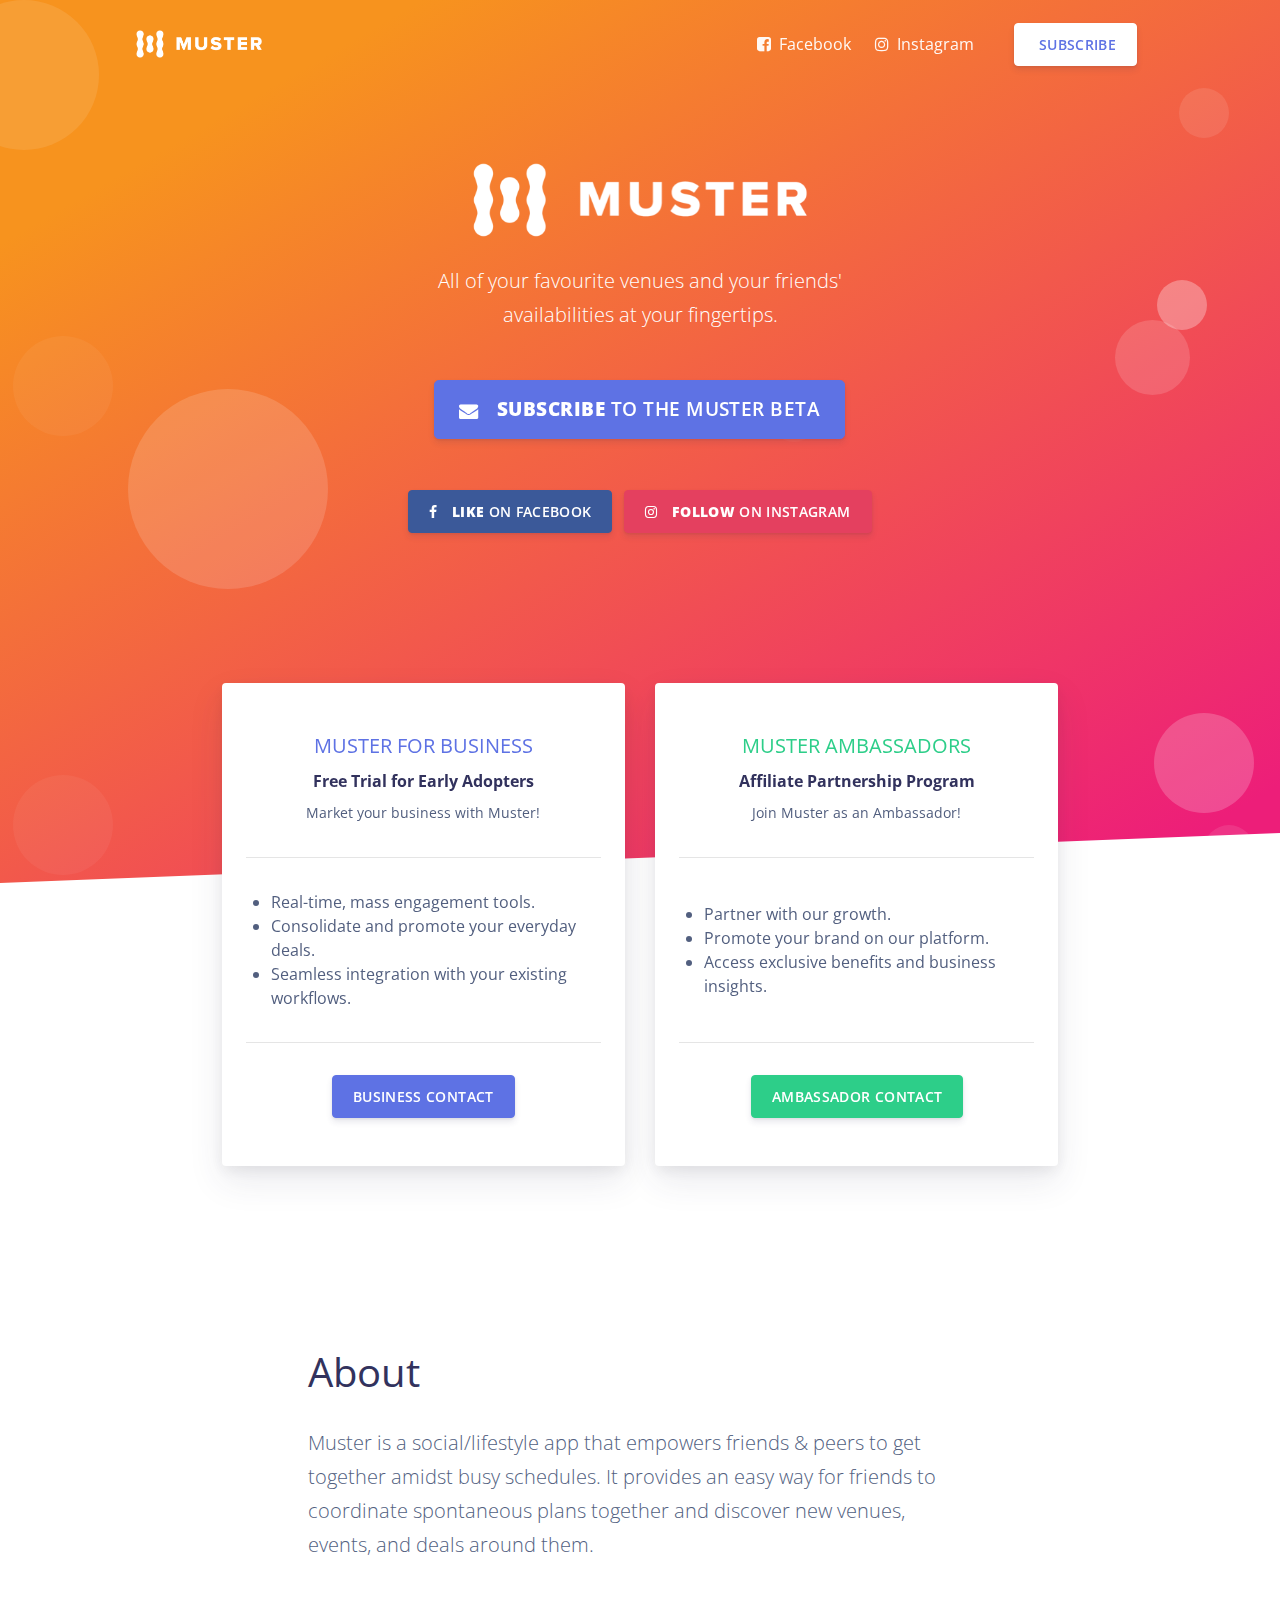
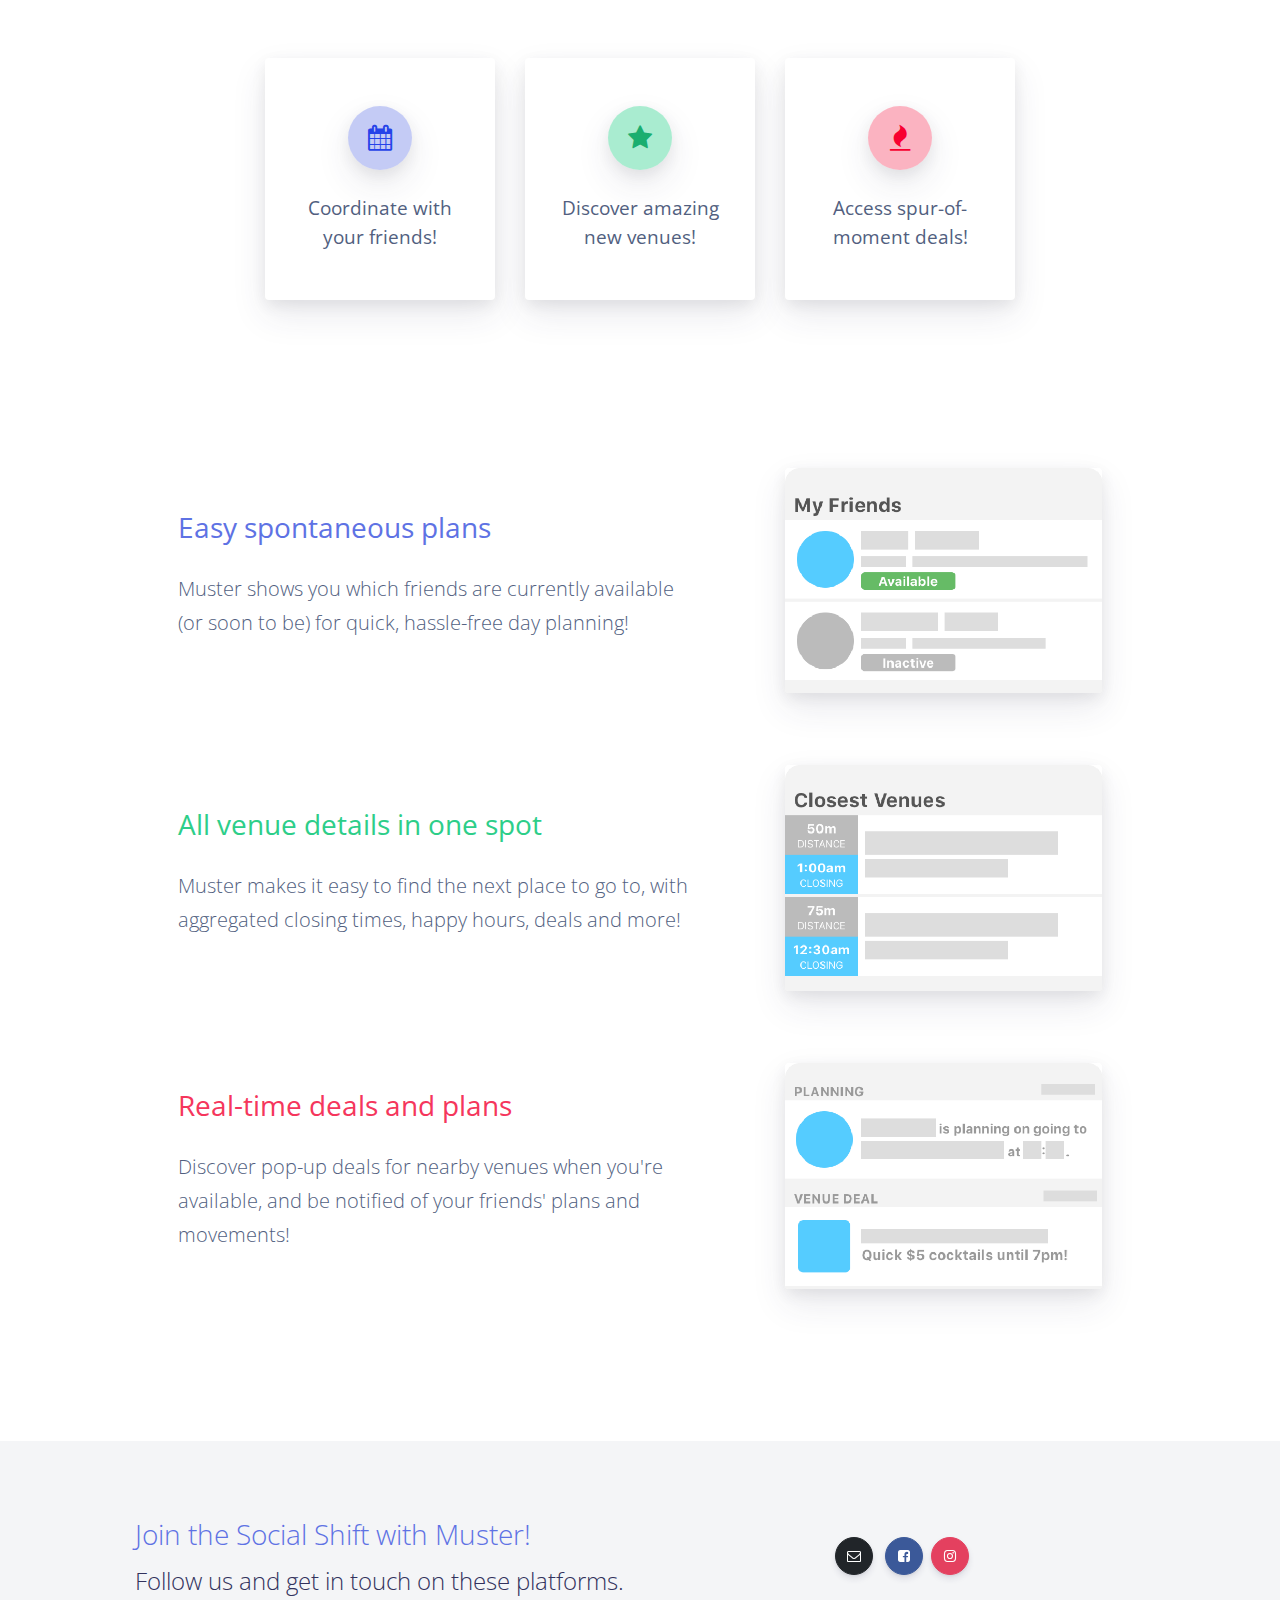
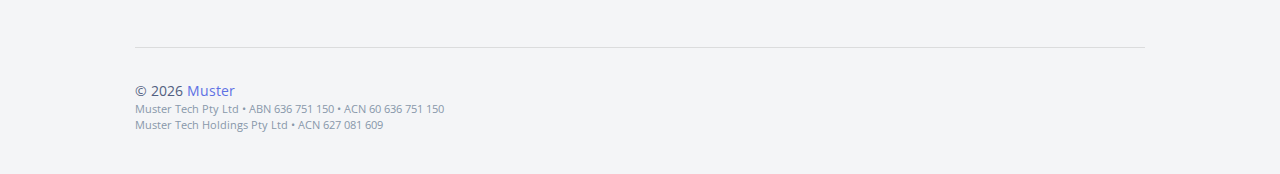
==== commit 976ea560: "Updates" ====
--- a/index.html
+++ b/index.html
@@ -1 +1 @@
-<!doctype html><html lang="en" class="perfect-scrollbar-off nav-open"><head><meta charset="utf-8"/><meta name="viewport" content="width=device-width,initial-scale=1,shrink-to-fit=no"/><meta name="description" content="Social/lifestyle app that empowers friends & peers to get together amidst busy schedules."/><link rel="shortcut icon" href="/favicon.ico"/><link rel="apple-touch-icon" sizes="57x57" href="/apple-icon-57x57.png"><link rel="apple-touch-icon" sizes="60x60" href="/apple-icon-60x60.png"><link rel="apple-touch-icon" sizes="72x72" href="/apple-icon-72x72.png"><link rel="apple-touch-icon" sizes="76x76" href="/apple-icon-76x76.png"><link rel="apple-touch-icon" sizes="114x114" href="/apple-icon-114x114.png"><link rel="apple-touch-icon" sizes="120x120" href="/apple-icon-120x120.png"><link rel="apple-touch-icon" sizes="144x144" href="/apple-icon-144x144.png"><link rel="apple-touch-icon" sizes="152x152" href="/apple-icon-152x152.png"><link rel="apple-touch-icon" sizes="180x180" href="/apple-icon-180x180.png"><link rel="icon" type="image/png" sizes="192x192" href="/android-icon-192x192.png"><link rel="icon" type="image/png" sizes="32x32" href="/favicon-32x32.png"><link rel="icon" type="image/png" sizes="96x96" href="/favicon-96x96.png"><link rel="icon" type="image/png" sizes="16x16" href="/favicon-16x16.png"><meta name="theme-color" content="#000000"/><meta name="msapplication-TileColor" content="#000000"><meta name="msapplication-TileImage" content="/ms-icon-144x144.png"><link rel="manifest" href="/manifest.json"/><title>Muster</title><link href="https://fonts.googleapis.com/css?family=Open+Sans:300,400,600,700" rel="stylesheet"/><link href="/static/css/2.a1285487.chunk.css" rel="stylesheet"><link href="/static/css/main.2254a88a.chunk.css" rel="stylesheet"></head><body><noscript>You need to enable JavaScript to run this app.</noscript><div id="root"></div><script type="text/javascript" id="hs-script-loader" async defer="defer" src="//js.hs-scripts.com/7853322.js"></script><script async src="https://www.googletagmanager.com/gtag/js?id=UA-149163379-1"></script><script>function gtag(){dataLayer.push(arguments)}window.dataLayer=window.dataLayer||[],gtag("js",new Date),gtag("config","UA-149163379-1")</script><script>!function(e,t,n,c,o,a,f){e.fbq||(o=e.fbq=function(){o.callMethod?o.callMethod.apply(o,arguments):o.queue.push(arguments)},e._fbq||(e._fbq=o),o.push=o,o.loaded=!0,o.version="2.0",o.queue=[],(a=t.createElement(n)).async=!0,a.src="https://connect.facebook.net/en_US/fbevents.js",(f=t.getElementsByTagName(n)[0]).parentNode.insertBefore(a,f))}(window,document,"script"),fbq("init","2473951712838371"),fbq("track","PageView")</script><noscript><img height="1" width="1" style="display:none" src="https://www.facebook.com/tr?id=2473951712838371&ev=PageView&noscript=1"/></noscript><script>!function(e){function t(t){for(var n,i,l=t[0],f=t[1],a=t[2],c=0,s=[];c<l.length;c++)i=l[c],Object.prototype.hasOwnProperty.call(o,i)&&o[i]&&s.push(o[i][0]),o[i]=0;for(n in f)Object.prototype.hasOwnProperty.call(f,n)&&(e[n]=f[n]);for(p&&p(t);s.length;)s.shift()();return u.push.apply(u,a||[]),r()}function r(){for(var e,t=0;t<u.length;t++){for(var r=u[t],n=!0,l=1;l<r.length;l++){var f=r[l];0!==o[f]&&(n=!1)}n&&(u.splice(t--,1),e=i(i.s=r[0]))}return e}var n={},o={1:0},u=[];function i(t){if(n[t])return n[t].exports;var r=n[t]={i:t,l:!1,exports:{}};return e[t].call(r.exports,r,r.exports,i),r.l=!0,r.exports}i.m=e,i.c=n,i.d=function(e,t,r){i.o(e,t)||Object.defineProperty(e,t,{enumerable:!0,get:r})},i.r=function(e){"undefined"!=typeof Symbol&&Symbol.toStringTag&&Object.defineProperty(e,Symbol.toStringTag,{value:"Module"}),Object.defineProperty(e,"__esModule",{value:!0})},i.t=function(e,t){if(1&t&&(e=i(e)),8&t)return e;if(4&t&&"object"==typeof e&&e&&e.__esModule)return e;var r=Object.create(null);if(i.r(r),Object.defineProperty(r,"default",{enumerable:!0,value:e}),2&t&&"string"!=typeof e)for(var n in e)i.d(r,n,function(t){return e[t]}.bind(null,n));return r},i.n=function(e){var t=e&&e.__esModule?function(){return e.default}:function(){return e};return i.d(t,"a",t),t},i.o=function(e,t){return Object.prototype.hasOwnProperty.call(e,t)},i.p="/";var l=this["webpackJsonpmuster-website"]=this["webpackJsonpmuster-website"]||[],f=l.push.bind(l);l.push=t,l=l.slice();for(var a=0;a<l.length;a++)t(l[a]);var p=f;r()}([])</script><script src="/static/js/2.213dd40c.chunk.js"></script><script src="/static/js/main.a8ef55de.chunk.js"></script></body></html>+<!doctype html><html lang="en" class="perfect-scrollbar-off nav-open"><head><meta charset="utf-8"/><meta name="viewport" content="width=device-width,initial-scale=1,shrink-to-fit=no"/><meta name="description" content="Social/lifestyle app that empowers friends & peers to get together amidst busy schedules."/><link rel="shortcut icon" href="/favicon.ico"/><link rel="apple-touch-icon" sizes="57x57" href="/apple-icon-57x57.png"><link rel="apple-touch-icon" sizes="60x60" href="/apple-icon-60x60.png"><link rel="apple-touch-icon" sizes="72x72" href="/apple-icon-72x72.png"><link rel="apple-touch-icon" sizes="76x76" href="/apple-icon-76x76.png"><link rel="apple-touch-icon" sizes="114x114" href="/apple-icon-114x114.png"><link rel="apple-touch-icon" sizes="120x120" href="/apple-icon-120x120.png"><link rel="apple-touch-icon" sizes="144x144" href="/apple-icon-144x144.png"><link rel="apple-touch-icon" sizes="152x152" href="/apple-icon-152x152.png"><link rel="apple-touch-icon" sizes="180x180" href="/apple-icon-180x180.png"><link rel="icon" type="image/png" sizes="192x192" href="/android-icon-192x192.png"><link rel="icon" type="image/png" sizes="32x32" href="/favicon-32x32.png"><link rel="icon" type="image/png" sizes="96x96" href="/favicon-96x96.png"><link rel="icon" type="image/png" sizes="16x16" href="/favicon-16x16.png"><meta name="theme-color" content="#000000"/><meta name="msapplication-TileColor" content="#000000"><meta name="msapplication-TileImage" content="/ms-icon-144x144.png"><link rel="manifest" href="/manifest.json"/><title>Muster</title><link href="https://fonts.googleapis.com/css?family=Open+Sans:300,400,600,700" rel="stylesheet"/><link href="/static/css/2.a1285487.chunk.css" rel="stylesheet"><link href="/static/css/main.fd41a9f5.chunk.css" rel="stylesheet"></head><body><noscript>You need to enable JavaScript to run this app.</noscript><div id="root"></div><script type="text/javascript" id="hs-script-loader" async defer="defer" src="//js.hs-scripts.com/7853322.js"></script><script async src="https://www.googletagmanager.com/gtag/js?id=UA-149163379-1"></script><script>function gtag(){dataLayer.push(arguments)}window.dataLayer=window.dataLayer||[],gtag("js",new Date),gtag("config","UA-149163379-1")</script><script>!function(e,t,n,c,o,a,f){e.fbq||(o=e.fbq=function(){o.callMethod?o.callMethod.apply(o,arguments):o.queue.push(arguments)},e._fbq||(e._fbq=o),o.push=o,o.loaded=!0,o.version="2.0",o.queue=[],(a=t.createElement(n)).async=!0,a.src="https://connect.facebook.net/en_US/fbevents.js",(f=t.getElementsByTagName(n)[0]).parentNode.insertBefore(a,f))}(window,document,"script"),fbq("init","2473951712838371"),fbq("track","PageView")</script><noscript><img height="1" width="1" style="display:none" src="https://www.facebook.com/tr?id=2473951712838371&ev=PageView&noscript=1"/></noscript><script>!function(e){function t(t){for(var n,i,l=t[0],f=t[1],a=t[2],c=0,s=[];c<l.length;c++)i=l[c],Object.prototype.hasOwnProperty.call(o,i)&&o[i]&&s.push(o[i][0]),o[i]=0;for(n in f)Object.prototype.hasOwnProperty.call(f,n)&&(e[n]=f[n]);for(p&&p(t);s.length;)s.shift()();return u.push.apply(u,a||[]),r()}function r(){for(var e,t=0;t<u.length;t++){for(var r=u[t],n=!0,l=1;l<r.length;l++){var f=r[l];0!==o[f]&&(n=!1)}n&&(u.splice(t--,1),e=i(i.s=r[0]))}return e}var n={},o={1:0},u=[];function i(t){if(n[t])return n[t].exports;var r=n[t]={i:t,l:!1,exports:{}};return e[t].call(r.exports,r,r.exports,i),r.l=!0,r.exports}i.m=e,i.c=n,i.d=function(e,t,r){i.o(e,t)||Object.defineProperty(e,t,{enumerable:!0,get:r})},i.r=function(e){"undefined"!=typeof Symbol&&Symbol.toStringTag&&Object.defineProperty(e,Symbol.toStringTag,{value:"Module"}),Object.defineProperty(e,"__esModule",{value:!0})},i.t=function(e,t){if(1&t&&(e=i(e)),8&t)return e;if(4&t&&"object"==typeof e&&e&&e.__esModule)return e;var r=Object.create(null);if(i.r(r),Object.defineProperty(r,"default",{enumerable:!0,value:e}),2&t&&"string"!=typeof e)for(var n in e)i.d(r,n,function(t){return e[t]}.bind(null,n));return r},i.n=function(e){var t=e&&e.__esModule?function(){return e.default}:function(){return e};return i.d(t,"a",t),t},i.o=function(e,t){return Object.prototype.hasOwnProperty.call(e,t)},i.p="/";var l=this["webpackJsonpmuster-website"]=this["webpackJsonpmuster-website"]||[],f=l.push.bind(l);l.push=t,l=l.slice();for(var a=0;a<l.length;a++)t(l[a]);var p=f;r()}([])</script><script src="/static/js/2.213dd40c.chunk.js"></script><script src="/static/js/main.50bf578c.chunk.js"></script></body></html>